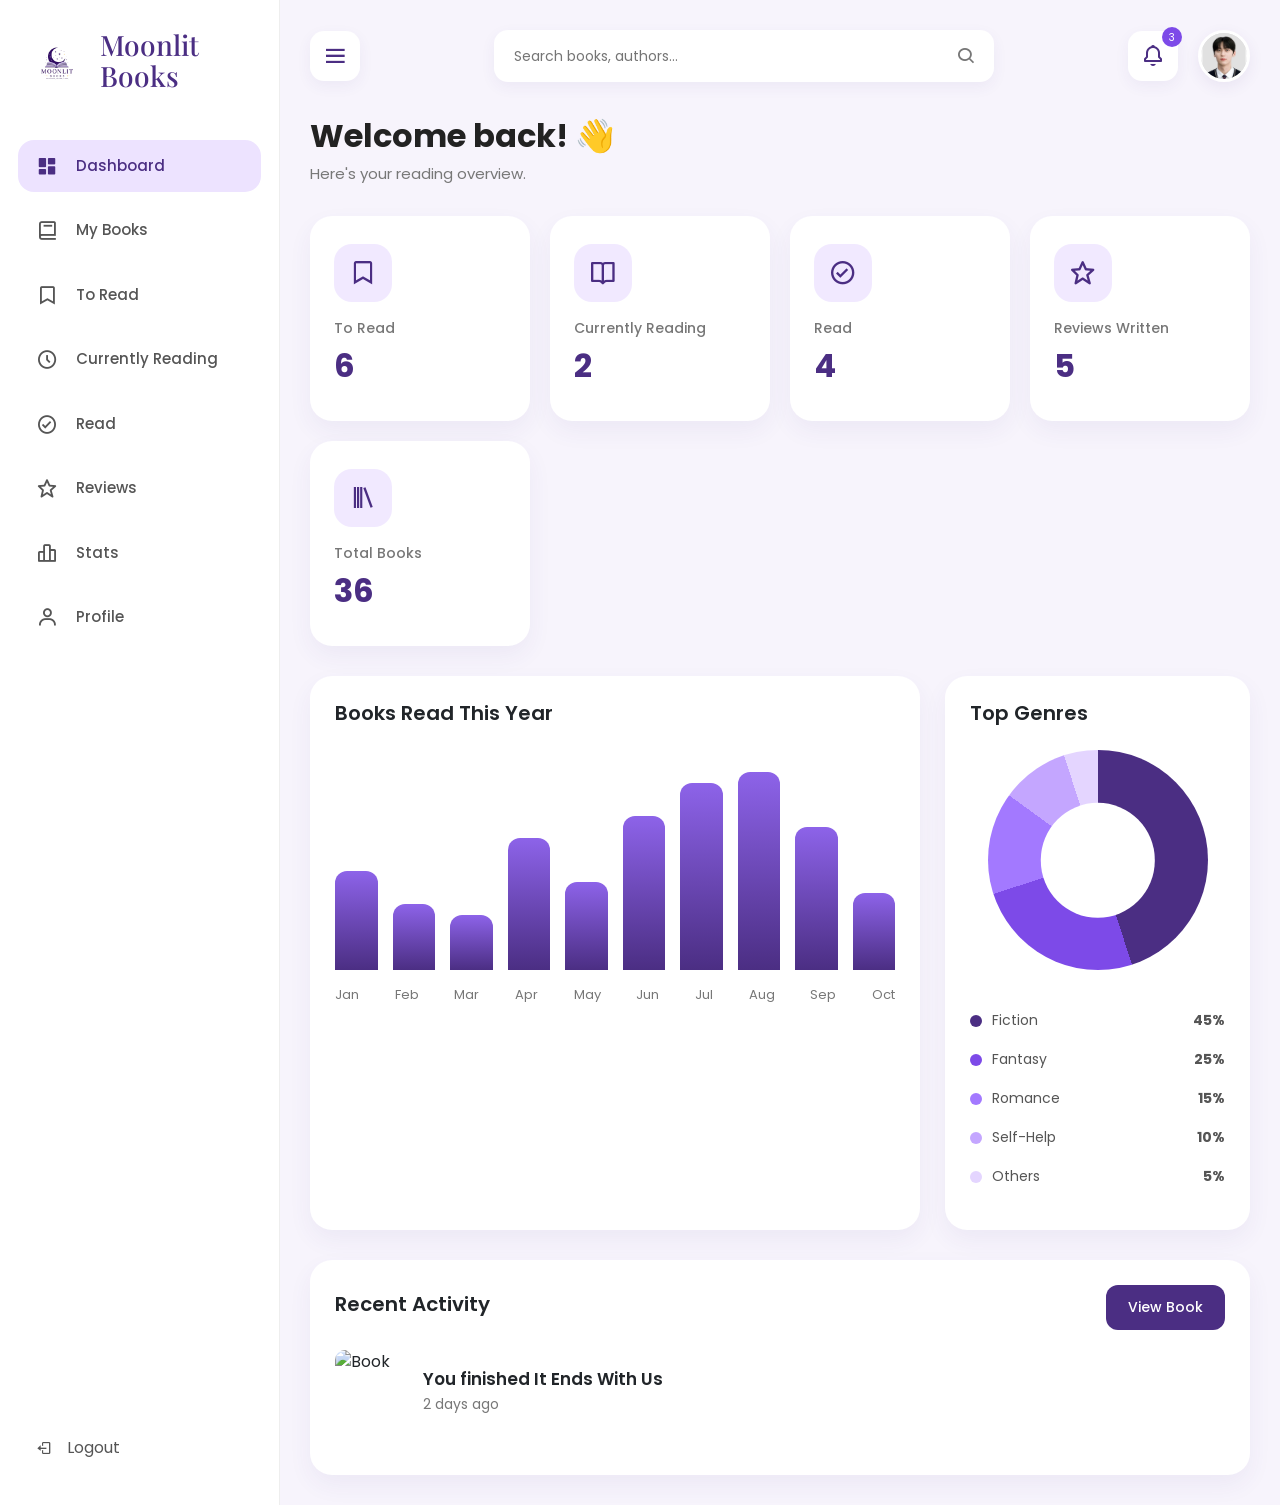
==== dashboard.html @ 54f7e18f "Add files via upload" ====
<!DOCTYPE html>
<html lang="en">
<head>

    <meta charset="UTF-8">

    <meta name="viewport"
          content="width=device-width, initial-scale=1.0">

    <title>Moonlit Books Dashboard</title>

    <!-- GOOGLE FONT -->
    <link rel="preconnect"
          href="https://fonts.googleapis.com">

    <link rel="preconnect"
          href="https://fonts.gstatic.com"
          crossorigin>

    <link href="https://fonts.googleapis.com/css2?family=Playfair+Display:wght@600;700&family=Poppins:wght@300;400;500;600&display=swap"
          rel="stylesheet">

    <!-- BOOTSTRAP -->
    <link href="https://cdn.jsdelivr.net/npm/bootstrap@5.3.8/dist/css/bootstrap.min.css"
          rel="stylesheet">

    <!-- BOXICONS -->
    <link href='https://unpkg.com/boxicons@2.1.4/css/boxicons.min.css'
          rel='stylesheet'>

    <!-- CSS -->
    <link rel="stylesheet"
          href="css/dashboard.css">

</head>

<body>

    <!-- DASHBOARD -->
    <div class="dashboard-container">

        <!-- SIDEBAR -->
        <div class="sidebar"
             id="sidebar">

            <!-- TOP -->
            <div>

                <!-- BRAND -->
                <div class="brand">

                    <img src="image/logo.png"
                         alt="Moonlit Books Logo"
                         class="logo">

                    <div class="brand-text">

                        <h2>
                            Moonlit <br>
                            Books
                        </h2>

                    </div>

                </div>

                <!-- MENU -->
                <ul class="menu-links">

                    <li class="active">

                        <a href="dashboard.html">

                            <i class='bx bxs-dashboard'></i>

                            <span>
                                Dashboard
                            </span>

                        </a>

                    </li>

                    <li>

                        <a href="mybooks.html">

                            <i class='bx bx-book'></i>

                            <span>
                                My Books
                            </span>

                        </a>

                    </li>

                    <li>

                        <a href="toread.html">

                            <i class='bx bx-bookmark'></i>

                            <span>
                                To Read
                            </span>

                        </a>

                    </li>

                    <li>

                        <a href="currentlyreading.html">

                            <i class='bx bx-time-five'></i>

                            <span>
                                Currently Reading
                            </span>

                        </a>

                    </li>

                    <li>

                        <a href="read.html">

                            <i class='bx bx-check-circle'></i>

                            <span>
                                Read
                            </span>

                        </a>

                    </li>

                    <li>

                        <a href="review.html">

                            <i class='bx bx-star'></i>

                            <span>
                                Reviews
                            </span>

                        </a>

                    </li>

                    <li>

                        <a href="stats.html">

                            <i class='bx bx-bar-chart-alt-2'></i>

                            <span>
                                Stats
                            </span>

                        </a>

                    </li>

                    <li>

                        <a href="profile.html">

                            <i class='bx bx-user'></i>

                            <span>
                                Profile
                            </span>

                        </a>

                    </li>

                </ul>

            </div>

            <!-- LOGOUT -->
            <div class="logout-btn">

                <a href="index.html">

                    <i class='bx bx-log-out'></i>

                    <span>
                        Logout
                    </span>

                </a>

            </div>

        </div>

        <!-- MAIN CONTENT -->
        <div class="main-content">

            <!-- TOPBAR -->
            <div class="topbar">

                <!-- MENU TOGGLE -->
                <div class="menu-toggle"
                     id="menuToggle">

                    <i class='bx bx-menu'></i>

                </div>

                <!-- SEARCH -->
                <div class="search-box">

                    <input type="text"
                           placeholder="Search books, authors...">

                    <i class='bx bx-search'></i>

                </div>

                <!-- RIGHT -->
                <div class="top-right">

                    <!-- NOTIFICATION -->
                    <a href="notification.html"
                       class="notification">

                        <i class='bx bx-bell'></i>

                        <span>
                            3
                        </span>

                    </a>

                    <!-- PROFILE -->
                    <div class="profile-box">

                        <img src="image/profilepicture.jpg"
                             alt="Profile"
                             class="profile-img">

                    </div>

                </div>

            </div>

            <!-- WELCOME -->
            <div class="welcome-section">

                <h1>
                    Welcome back! 👋
                </h1>

                <p>
                    Here's your reading overview.
                </p>

            </div>

            <!-- STATS -->
            <div class="stats-grid">

                <div class="stats-card">

                    <div class="stats-icon">

                        <i class='bx bx-bookmark'></i>

                    </div>

                    <h4>
                        To Read
                    </h4>

                    <h2>
                        6
                    </h2>

                </div>

                <div class="stats-card">

                    <div class="stats-icon">

                        <i class='bx bx-book-open'></i>

                    </div>

                    <h4>
                        Currently Reading
                    </h4>

                    <h2>
                        2
                    </h2>

                </div>

                <div class="stats-card">

                    <div class="stats-icon">

                        <i class='bx bx-check-circle'></i>

                    </div>

                    <h4>
                        Read
                    </h4>

                    <h2>
                        4
                    </h2>

                </div>

                <div class="stats-card">

                    <div class="stats-icon">

                        <i class='bx bx-star'></i>

                    </div>

                    <h4>
                        Reviews Written
                    </h4>

                    <h2>
                        5
                    </h2>

                </div>

                <div class="stats-card">

                    <div class="stats-icon">

                        <i class='bx bx-library'></i>

                    </div>

                    <h4>
                        Total Books
                    </h4>

                    <h2>
                        36
                    </h2>

                </div>

            </div>

            <!-- CHART WRAPPER -->
            <div class="chart-wrapper">

                <!-- BAR CHART -->
                <div class="chart-card">

                    <div class="chart-header">

                        <h3>
                            Books Read This Year
                        </h3>

                    </div>

                    <!-- BAR CHART -->
                    <div class="bar-chart">

                        <div class="bar"
                             style="height:45%;"></div>

                        <div class="bar"
                             style="height:30%;"></div>

                        <div class="bar"
                             style="height:25%;"></div>

                        <div class="bar"
                             style="height:60%;"></div>

                        <div class="bar"
                             style="height:40%;"></div>

                        <div class="bar"
                             style="height:70%;"></div>

                        <div class="bar"
                             style="height:85%;"></div>

                        <div class="bar"
                             style="height:90%;"></div>

                        <div class="bar"
                             style="height:65%;"></div>

                        <div class="bar"
                             style="height:35%;"></div>

                    </div>

                    <!-- MONTH -->
                    <div class="months">

                        <span>Jan</span>
                        <span>Feb</span>
                        <span>Mar</span>
                        <span>Apr</span>
                        <span>May</span>
                        <span>Jun</span>
                        <span>Jul</span>
                        <span>Aug</span>
                        <span>Sep</span>
                        <span>Oct</span>

                    </div>

                </div>

                <!-- DONUT CHART -->
                <div class="chart-card">

                    <div class="chart-header">

                        <h3>
                            Top Genres
                        </h3>

                    </div>

                    <!-- DONUT -->
                    <div class="donut-section">

                        <!-- CHART -->
                        <div class="donut-chart"></div>

                        <!-- LIST -->
                        <div class="genre-list">

                            <div class="genre-item">

                                <span class="left">

                                    <span class="dot fiction"></span>

                                    Fiction

                                </span>

                                <strong>
                                    45%
                                </strong>

                            </div>

                            <div class="genre-item">

                                <span class="left">

                                    <span class="dot fantasy"></span>

                                    Fantasy

                                </span>

                                <strong>
                                    25%
                                </strong>

                            </div>

                            <div class="genre-item">

                                <span class="left">

                                    <span class="dot romance"></span>

                                    Romance

                                </span>

                                <strong>
                                    15%
                                </strong>

                            </div>

                            <div class="genre-item">

                                <span class="left">

                                    <span class="dot selfhelp"></span>

                                    Self-Help

                                </span>

                                <strong>
                                    10%
                                </strong>

                            </div>

                            <div class="genre-item">

                                <span class="left">

                                    <span class="dot others"></span>

                                    Others

                                </span>

                                <strong>
                                    5%
                                </strong>

                            </div>

                        </div>

                    </div>

                </div>

            </div>

            <!-- RECENT -->
            <div class="recent-card">

                <div class="recent-header">

                    <h3>
                        Recent Activity
                    </h3>

                    <button>
                        View Book
                    </button>

                </div>

                <div class="recent-content">

                    <img src="https://covers.openlibrary.org/b/isbn/9781501110368-L.jpg"
                         alt="Book">

                    <div>

                        <h5>
                            You finished It Ends With Us
                        </h5>

                        <p>
                            2 days ago
                        </p>

                    </div>

                </div>

            </div>

        </div>

    </div>

    <!-- JAVASCRIPT -->
    <script>

        const menuToggle =
            document.getElementById("menuToggle");

        const sidebar =
            document.getElementById("sidebar");

        menuToggle.onclick = function(){

            sidebar.classList.toggle("close");

        };

    </script>

</body>
</html>
---- css/dashboard.css ----
*{
    margin:0;
    padding:0;
    box-sizing:border-box;
}

body{

    font-family:'Poppins',sans-serif;

    background:#f7f4fc;

    overflow-x:hidden;
}

/* DASHBOARD */

.dashboard-container{

    display:flex;

    min-height:100vh;
}

/* SIDEBAR */

.sidebar{

    width:280px;

    background:#ffffff;

    border-right:1px solid #eee;

    padding:30px 18px;

    display:flex;

    flex-direction:column;

    justify-content:space-between;

    transition:0.4s ease;
}

/* CLOSE SIDEBAR */

.sidebar.close{

    width:95px;
}

/* BRAND */

.brand{

    display:flex;

    align-items:center;

    gap:14px;

    margin-bottom:40px;

    padding-left:10px;
}

.logo{

    width:58px;

    height:58px;

    object-fit:contain;

    flex-shrink:0;
}

/* SMALL LOGO */

.sidebar.close .logo{

    width:50px;
    height:50px;
}

/* BRAND TEXT */

.brand-text{

    transition:0.3s;
}

.brand-text h2{

    font-family:'Playfair Display',serif;

    color:#4B2E83;

    font-size:28px;

    line-height:1.1;
}

/* HIDE TEXT */

.sidebar.close .brand-text{

    opacity:0;

    visibility:hidden;

    width:0;
}

/* MENU */

.menu-links{

    list-style:none;

    padding:0;
}

.menu-links li{

    margin-bottom:12px;
}

.menu-links li a{

    display:flex;

    align-items:center;

    gap:15px;

    text-decoration:none;

    color:#555;

    font-size:15px;

    font-weight:500;

    padding:15px 18px;

    border-radius:16px;

    transition:0.3s;
}

.menu-links li a i{

    font-size:22px;

    min-width:25px;
}

.menu-links li a:hover{

    background:#f3ecff;

    color:#4B2E83;
}

.menu-links li.active a{

    background:#ede3ff;

    color:#4B2E83;
}

/* HIDE TEXT */

.sidebar.close .menu-links li a span{

    display:none;
}

.sidebar.close .menu-links li a{

    justify-content:center;
}

/* LOGOUT */

.logout-btn a{

    display:flex;

    align-items:center;

    gap:15px;

    text-decoration:none;

    color:#555;

    padding:15px 18px;

    border-radius:16px;

    transition:0.3s;
}

.logout-btn a:hover{

    background:#f3ecff;

    color:#4B2E83;
}

.sidebar.close .logout-btn a{

    justify-content:center;
}

.sidebar.close .logout-btn a span{

    display:none;
}

/* MAIN */

.main-content{

    flex:1;

    padding:30px;
}

/* TOPBAR */

.topbar{

    display:flex;

    justify-content:space-between;

    align-items:center;

    gap:20px;

    margin-bottom:35px;
}

/* MENU BUTTON */

.menu-toggle{

    width:50px;
    height:50px;

    background:#ffffff;

    border-radius:14px;

    display:flex;

    justify-content:center;
    align-items:center;

    cursor:pointer;

    box-shadow:
        0 5px 15px rgba(75,46,131,0.06);
}

.menu-toggle i{

    font-size:28px;

    color:#4B2E83;
}

/* SEARCH */

.search-box{

    flex:1;

    max-width:500px;

    position:relative;
}

.search-box input{

    width:100%;

    height:52px;

    border:none;

    outline:none;

    background:#ffffff;

    border-radius:14px;

    padding:0 50px 0 20px;

    font-size:14px;

    box-shadow:
        0 5px 15px rgba(75,46,131,0.06);
}

.search-box i{

    position:absolute;

    top:50%;
    right:18px;

    transform:translateY(-50%);

    color:#777;

    font-size:20px;
}

/* RIGHT */

.top-right{

    display:flex;

    align-items:center;

    gap:20px;
}

/* NOTIFICATION */

.notification{

    width:50px;
    height:50px;

    background:#ffffff;

    border-radius:14px;

    display:flex;

    justify-content:center;
    align-items:center;

    position:relative;

    text-decoration:none;

    box-shadow:
        0 5px 15px rgba(75,46,131,0.06);
}

.notification i{

    font-size:24px;

    color:#4B2E83;
}

.notification span{

    position:absolute;

    top:-4px;
    right:-4px;

    width:20px;
    height:20px;

    background:#7d4ae8;

    border-radius:50%;

    color:#fff;

    font-size:10px;

    display:flex;

    justify-content:center;
    align-items:center;
}

/* PROFILE */

.profile-box{

    width:52px;
    height:52px;

    border-radius:50%;

    overflow:hidden;

    background:#ddd;

    border:3px solid #ffffff;

    box-shadow:
        0 5px 15px rgba(75,46,131,0.08);
}

/* AUTO RESIZE IMAGE */

.profile-img{

    width:100%;

    height:100%;

    object-fit:cover;
}

/* WELCOME */

.welcome-section{

    margin-bottom:30px;
}

.welcome-section h1{

    font-size:32px;

    font-weight:700;

    color:#222;

    margin-bottom:8px;
}

.welcome-section p{

    color:#777;

    font-size:15px;
}

/* STATS */

.stats-grid{

    display:grid;

    grid-template-columns:
        repeat(auto-fit,minmax(180px,1fr));

    gap:20px;

    margin-bottom:30px;
}

.stats-card{

    background:#ffffff;

    border-radius:22px;

    padding:28px 24px;

    box-shadow:
        0 10px 25px rgba(75,46,131,0.06);

    transition:0.3s;
}

.stats-card:hover{

    transform:translateY(-5px);
}

.stats-icon{

    width:58px;
    height:58px;

    background:#f1e9ff;

    border-radius:18px;

    display:flex;

    justify-content:center;
    align-items:center;

    margin-bottom:18px;
}

.stats-icon i{

    font-size:28px;

    color:#4B2E83;
}

.stats-card h4{

    font-size:14px;

    color:#777;

    margin-bottom:10px;
}

.stats-card h2{

    font-size:32px;

    color:#4B2E83;

    font-weight:700;
}

/* CHART */

.chart-wrapper{

    display:grid;

    grid-template-columns:2fr 1fr;

    gap:25px;

    margin-bottom:30px;
}

.chart-card{

    background:#ffffff;

    border-radius:22px;

    padding:25px;

    box-shadow:
        0 10px 25px rgba(75,46,131,0.06);
}

.chart-header{

    margin-bottom:25px;
}

.chart-header h3{

    font-size:20px;

    font-weight:600;
}

/* BAR */

.bar-chart{

    height:220px;

    display:flex;

    align-items:flex-end;

    gap:15px;

    margin-bottom:15px;
}

.bar{

    flex:1;

    border-radius:12px 12px 0 0;

    background:
        linear-gradient(
            180deg,
            #8d63e9 0%,
            #4B2E83 100%
        );
}

.months{

    display:flex;

    justify-content:space-between;

    font-size:13px;

    color:#777;
}

/* DONUT SECTION */

.donut-section{

    display:flex;

    align-items:center;

    justify-content:center;

    gap:40px;

    flex-wrap:wrap;
}

/* DONUT CHART */

.donut-chart{

    width:220px;

    aspect-ratio:1/1;

    border-radius:50%;

    flex-shrink:0;

    background:
        conic-gradient(
            #4B2E83 0% 45%,
            #7d4ae8 45% 70%,
            #a379ff 70% 85%,
            #c4a6ff 85% 95%,
            #e4d5ff 95% 100%
        );

    position:relative;
}

/* INNER */

.donut-chart::before{

    content:"";

    position:absolute;

    width:52%;
    height:52%;

    background:#fff;

    border-radius:50%;

    top:50%;
    left:50%;

    transform:translate(-50%,-50%);
}

/* LIST */

.genre-list{

    min-width:220px;

    flex:1;
}

/* ITEM */

.genre-item{

    display:flex;

    justify-content:space-between;

    align-items:center;

    margin-bottom:18px;

    font-size:14px;

    color:#555;
}

/* LEFT */

.left{

    display:flex;

    align-items:center;

    gap:10px;
}

/* DOT */

.dot{

    width:12px;
    height:12px;

    border-radius:50%;

    flex-shrink:0;
}

.fiction{
    background:#4B2E83;
}

.fantasy{
    background:#7d4ae8;
}

.romance{
    background:#a379ff;
}

.selfhelp{
    background:#c4a6ff;
}

.others{
    background:#e4d5ff;
}

/* RECENT */

.recent-card{

    background:#ffffff;

    border-radius:22px;

    padding:25px;

    box-shadow:
        0 10px 25px rgba(75,46,131,0.06);
}

.recent-header{

    display:flex;

    justify-content:space-between;

    align-items:center;

    margin-bottom:20px;
}

.recent-header h3{

    font-size:20px;

    font-weight:600;
}

.recent-header button{

    border:none;

    background:#4B2E83;

    color:#fff;

    padding:12px 22px;

    border-radius:12px;

    font-size:14px;

    font-weight:500;

    transition:0.3s;
}

.recent-header button:hover{

    background:#5c3aa0;
}

.recent-content{

    display:flex;

    align-items:center;

    gap:18px;
}

.recent-content img{

    width:70px;

    height:100px;

    object-fit:cover;

    border-radius:10px;
}

.recent-content h5{

    font-size:17px;

    font-weight:600;

    margin-bottom:5px;
}

.recent-content p{

    font-size:14px;

    color:#777;
}

/* RESPONSIVE */

@media(max-width:1200px){

    .chart-wrapper{

        grid-template-columns:1fr;
    }
}

@media(max-width:768px){

    .topbar{

        flex-wrap:wrap;
    }

    .search-box{

        max-width:100%;
    }

    .stats-grid{

        grid-template-columns:1fr 1fr;
    }

    /* DONUT MOBILE */

    .donut-section{

        flex-direction:column;

        align-items:center;
    }

    .genre-list{

        width:100%;
    }

    .donut-chart{

        width:190px;
    }
}

@media(max-width:576px){

    .main-content{

        padding:20px;
    }

    .stats-grid{

        grid-template-columns:1fr;
    }

    .welcome-section h1{

        font-size:24px;
    }

    .search-box input{

        font-size:13px;
    }
}
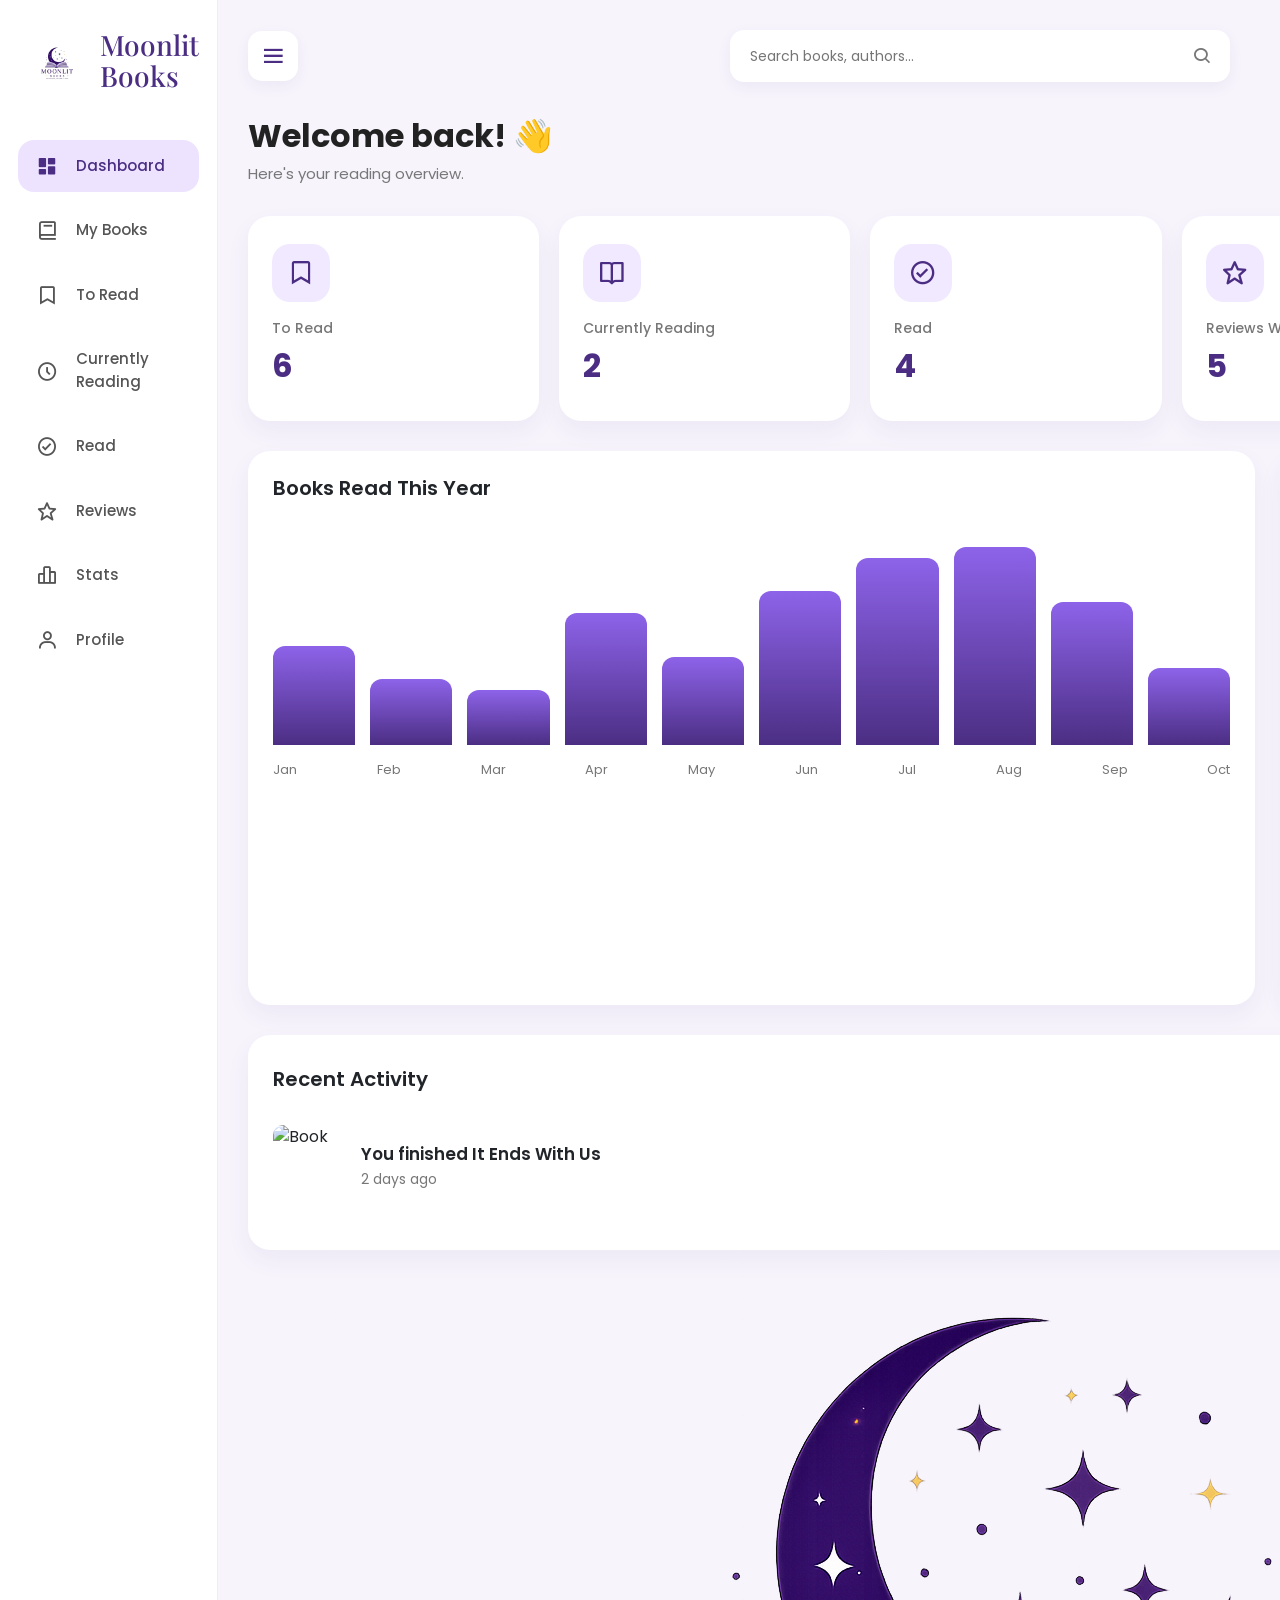
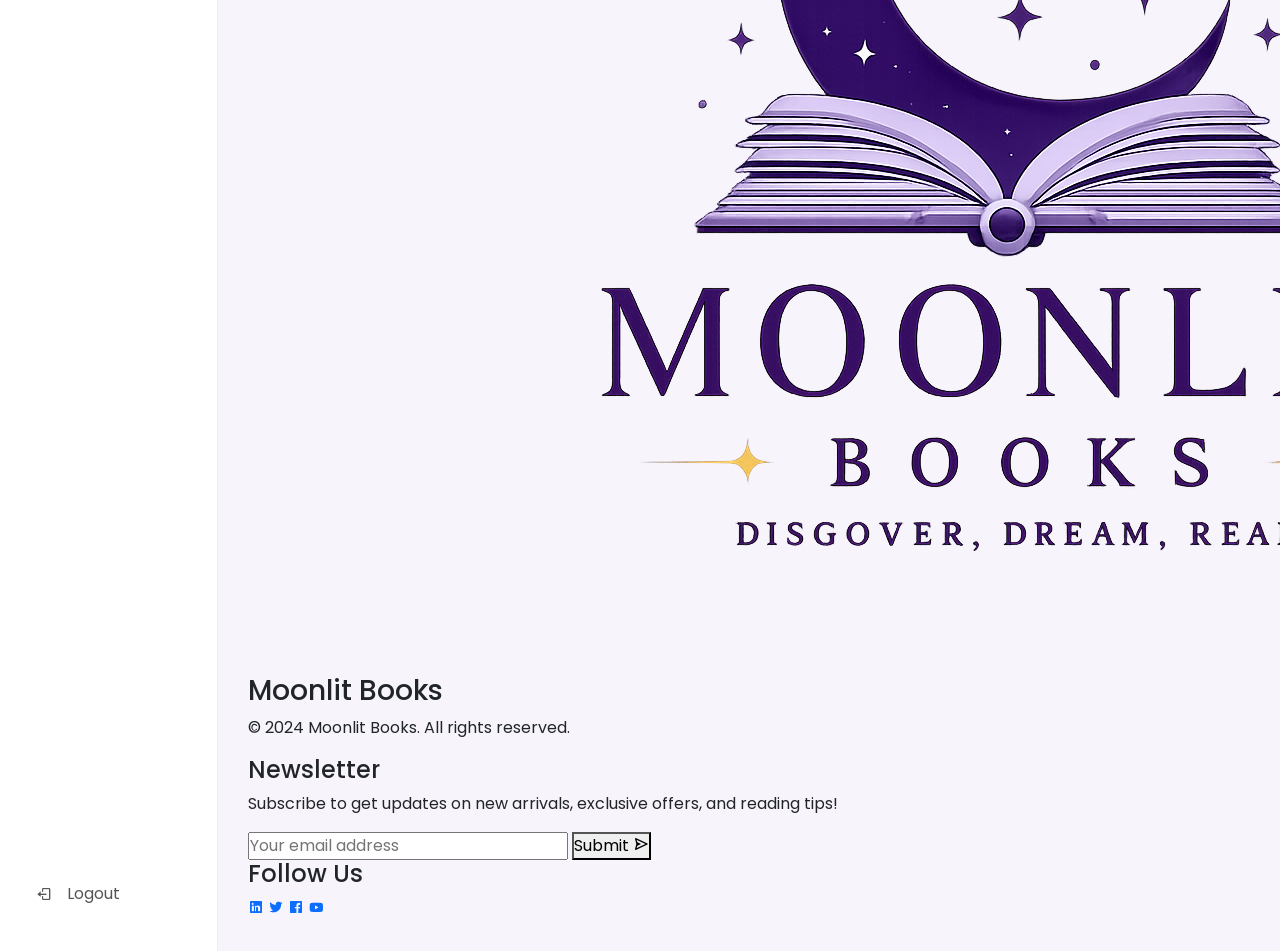
==== commit 7dee1ebb: "Update dashboard.html" ====
--- a/dashboard.html
+++ b/dashboard.html
@@ -1,596 +1,179 @@
 <!DOCTYPE html>
 <html lang="en">
 <head>
-
     <meta charset="UTF-8">
-
-    <meta name="viewport"
-          content="width=device-width, initial-scale=1.0">
-
+    <meta name="viewport" content="width=device-width, initial-scale=1.0">
     <title>Moonlit Books Dashboard</title>
 
-    <!-- GOOGLE FONT -->
-    <link rel="preconnect"
-          href="https://fonts.googleapis.com">
+    <!-- Google Fonts -->
+    <link rel="preconnect" href="https://fonts.googleapis.com">
+    <link rel="preconnect" href="https://fonts.gstatic.com" crossorigin>
+    <link href="https://fonts.googleapis.com/css2?family=Playfair+Display:wght@600;700&family=Poppins:wght@300;400;500;600&display=swap" rel="stylesheet">
 
-    <link rel="preconnect"
-          href="https://fonts.gstatic.com"
-          crossorigin>
+    <!-- Bootstrap (grid utilities only, minimal impact) -->
+    <link href="https://cdn.jsdelivr.net/npm/bootstrap@5.3.8/dist/css/bootstrap.min.css" rel="stylesheet">
 
-    <link href="https://fonts.googleapis.com/css2?family=Playfair+Display:wght@600;700&family=Poppins:wght@300;400;500;600&display=swap"
-          rel="stylesheet">
+    <!-- Boxicons -->
+    <link href='https://unpkg.com/boxicons@2.1.4/css/boxicons.min.css' rel='stylesheet'>
 
-    <!-- BOOTSTRAP -->
-    <link href="https://cdn.jsdelivr.net/npm/bootstrap@5.3.8/dist/css/bootstrap.min.css"
-          rel="stylesheet">
-
-    <!-- BOXICONS -->
-    <link href='https://unpkg.com/boxicons@2.1.4/css/boxicons.min.css'
-          rel='stylesheet'>
-
-    <!-- CSS -->
-    <link rel="stylesheet"
-          href="css/dashboard.css">
-
+    <!-- External CSS -->
+    <link rel="stylesheet" href="css/dashboard.css">
 </head>
-
 <body>
 
-    <!-- DASHBOARD -->
-    <div class="dashboard-container">
+<div class="dashboard-container">
 
-        <!-- SIDEBAR -->
-        <div class="sidebar"
-             id="sidebar">
-
-            <!-- TOP -->
-            <div>
-
-                <!-- BRAND -->
-                <div class="brand">
-
-                    <img src="image/logo.png"
-                         alt="Moonlit Books Logo"
-                         class="logo">
-
-                    <div class="brand-text">
-
-                        <h2>
-                            Moonlit <br>
-                            Books
-                        </h2>
-
-                    </div>
-
+    <!-- SIDEBAR -->
+    <div class="sidebar" id="sidebar">
+        <div>
+            <!-- BRAND -->
+            <div class="brand">
+                <img src="image/logo.png" alt="Moonlit Books Logo" class="logo" onerror="this.src='https://placehold.co/58x58/4B2E83/white?text=MB'">
+                <div class="brand-text">
+                    <h2>Moonlit <br>Books</h2>
                 </div>
-
-                <!-- MENU -->
-                <ul class="menu-links">
-
-                    <li class="active">
-
-                        <a href="dashboard.html">
-
-                            <i class='bx bxs-dashboard'></i>
-
-                            <span>
-                                Dashboard
-                            </span>
-
-                        </a>
-
-                    </li>
-
-                    <li>
-
-                        <a href="mybooks.html">
-
-                            <i class='bx bx-book'></i>
-
-                            <span>
-                                My Books
-                            </span>
-
-                        </a>
-
-                    </li>
-
-                    <li>
-
-                        <a href="toread.html">
-
-                            <i class='bx bx-bookmark'></i>
-
-                            <span>
-                                To Read
-                            </span>
-
-                        </a>
-
-                    </li>
-
-                    <li>
-
-                        <a href="currentlyreading.html">
-
-                            <i class='bx bx-time-five'></i>
-
-                            <span>
-                                Currently Reading
-                            </span>
-
-                        </a>
-
-                    </li>
-
-                    <li>
-
-                        <a href="read.html">
-
-                            <i class='bx bx-check-circle'></i>
-
-                            <span>
-                                Read
-                            </span>
-
-                        </a>
-
-                    </li>
-
-                    <li>
-
-                        <a href="review.html">
-
-                            <i class='bx bx-star'></i>
-
-                            <span>
-                                Reviews
-                            </span>
-
-                        </a>
-
-                    </li>
-
-                    <li>
-
-                        <a href="stats.html">
-
-                            <i class='bx bx-bar-chart-alt-2'></i>
-
-                            <span>
-                                Stats
-                            </span>
-
-                        </a>
-
-                    </li>
-
-                    <li>
-
-                        <a href="profile.html">
-
-                            <i class='bx bx-user'></i>
-
-                            <span>
-                                Profile
-                            </span>
-
-                        </a>
-
-                    </li>
-
-                </ul>
-
             </div>
 
-            <!-- LOGOUT -->
-            <div class="logout-btn">
+            <!-- MENU -->
+            <ul class="menu-links">
+                <li class="active"><a href="dashboard.html"><i class='bx bxs-dashboard'></i><span>Dashboard</span></a></li>
+                <li><a href="mybooks.html"><i class='bx bx-book'></i><span>My Books</span></a></li>
+                <li><a href="toread.html"><i class='bx bx-bookmark'></i><span>To Read</span></a></li>
+                <li><a href="currentlyreading.html"><i class='bx bx-time-five'></i><span>Currently Reading</span></a></li>
+                <li><a href="read.html"><i class='bx bx-check-circle'></i><span>Read</span></a></li>
+                <li><a href="review.html"><i class='bx bx-star'></i><span>Reviews</span></a></li>
+                <li><a href="stats.html"><i class='bx bx-bar-chart-alt-2'></i><span>Stats</span></a></li>
+                <li><a href="profile.html"><i class='bx bx-user'></i><span>Profile</span></a></li>
+            </ul>
+        </div>
 
-                <a href="index.html">
+        <!-- LOGOUT -->
+        <div class="logout-btn">
+            <a href="index.html"><i class='bx bx-log-out'></i><span>Logout</span></a>
+        </div>
+    </div>
 
-                    <i class='bx bx-log-out'></i>
+    <!-- MAIN CONTENT -->
+    <div class="main-content">
 
-                    <span>
-                        Logout
-                    </span>
+        <!-- TOPBAR -->
+        <div class="topbar">
+            <div class="menu-toggle" id="menuToggle"><i class='bx bx-menu'></i></div>
+            <div class="search-box">
+                <input type="text" placeholder="Search books, authors...">
+                <i class='bx bx-search'></i>
+            </div>
+            <div class="top-right">
+                <a href="notification.html" class="notification"><i class='bx bx-bell'></i><span>3</span></a>
+                <div class="profile-box">
+                    <img src="image/profilepicture.jpg" alt="Profile" class="profile-img" onerror="this.src='https://randomuser.me/api/portraits/women/68.jpg'">
+                </div>
+            </div>
+        </div>
 
-                </a>
+        <!-- WELCOME -->
+        <div class="welcome-section">
+            <h1>Welcome back! 👋</h1>
+            <p>Here's your reading overview.</p>
+        </div>
 
+        <!-- STATS CARDS -->
+        <div class="stats-grid">
+            <div class="stats-card"><div class="stats-icon"><i class='bx bx-bookmark'></i></div><h4>To Read</h4><h2>6</h2></div>
+            <div class="stats-card"><div class="stats-icon"><i class='bx bx-book-open'></i></div><h4>Currently Reading</h4><h2>2</h2></div>
+            <div class="stats-card"><div class="stats-icon"><i class='bx bx-check-circle'></i></div><h4>Read</h4><h2>4</h2></div>
+            <div class="stats-card"><div class="stats-icon"><i class='bx bx-star'></i></div><h4>Reviews Written</h4><h2>5</h2></div>
+            <div class="stats-card"><div class="stats-icon"><i class='bx bx-library'></i></div><h4>Total Books</h4><h2>36</h2></div>
+        </div>
+
+        <!-- CHARTS -->
+        <div class="chart-wrapper">
+            <!-- BAR CHART -->
+            <div class="chart-card">
+                <div class="chart-header"><h3>Books Read This Year</h3></div>
+                <div class="bar-chart">
+                    <div class="bar" style="height:45%;"></div>
+                    <div class="bar" style="height:30%;"></div>
+                    <div class="bar" style="height:25%;"></div>
+                    <div class="bar" style="height:60%;"></div>
+                    <div class="bar" style="height:40%;"></div>
+                    <div class="bar" style="height:70%;"></div>
+                    <div class="bar" style="height:85%;"></div>
+                    <div class="bar" style="height:90%;"></div>
+                    <div class="bar" style="height:65%;"></div>
+                    <div class="bar" style="height:35%;"></div>
+                </div>
+                <div class="months">
+                    <span>Jan</span><span>Feb</span><span>Mar</span><span>Apr</span>
+                    <span>May</span><span>Jun</span><span>Jul</span><span>Aug</span>
+                    <span>Sep</span><span>Oct</span>
+                </div>
             </div>
 
+            <!-- DONUT CHART -->
+            <div class="chart-card">
+                <div class="chart-header"><h3>Top Genres</h3></div>
+                <div class="donut-section">
+                    <div class="donut-chart"></div>
+                    <div class="genre-list">
+                        <div class="genre-item"><span class="left"><span class="dot fiction"></span>Fiction</span><strong>45%</strong></div>
+                        <div class="genre-item"><span class="left"><span class="dot fantasy"></span>Fantasy</span><strong>25%</strong></div>
+                        <div class="genre-item"><span class="left"><span class="dot romance"></span>Romance</span><strong>15%</strong></div>
+                        <div class="genre-item"><span class="left"><span class="dot selfhelp"></span>Self-Help</span><strong>10%</strong></div>
+                        <div class="genre-item"><span class="left"><span class="dot others"></span>Others</span><strong>5%</strong></div>
+                    </div>
+                </div>
+            </div>
         </div>
 
-        <!-- MAIN CONTENT -->
-        <div class="main-content">
-
-            <!-- TOPBAR -->
-            <div class="topbar">
-
-                <!-- MENU TOGGLE -->
-                <div class="menu-toggle"
-                     id="menuToggle">
-
-                    <i class='bx bx-menu'></i>
-
-                </div>
-
-                <!-- SEARCH -->
-                <div class="search-box">
-
-                    <input type="text"
-                           placeholder="Search books, authors...">
-
-                    <i class='bx bx-search'></i>
-
-                </div>
-
-                <!-- RIGHT -->
-                <div class="top-right">
-
-                    <!-- NOTIFICATION -->
-                    <a href="notification.html"
-                       class="notification">
-
-                        <i class='bx bx-bell'></i>
-
-                        <span>
-                            3
-                        </span>
-
-                    </a>
-
-                    <!-- PROFILE -->
-                    <div class="profile-box">
-
-                        <img src="image/profilepicture.jpg"
-                             alt="Profile"
-                             class="profile-img">
-
-                    </div>
-
-                </div>
-
+        <!-- RECENT ACTIVITY -->
+        <div class="recent-card">
+            <div class="recent-header"><h3>Recent Activity</h3><button>View Book</button></div>
+            <div class="recent-content">
+                <img src="https://covers.openlibrary.org/b/isbn/9781501110368-L.jpg" alt="Book">
+                <div><h5>You finished It Ends With Us</h5><p>2 days ago</p></div>
             </div>
-
-            <!-- WELCOME -->
-            <div class="welcome-section">
-
-                <h1>
-                    Welcome back! 👋
-                </h1>
-
-                <p>
-                    Here's your reading overview.
-                </p>
-
-            </div>
-
-            <!-- STATS -->
-            <div class="stats-grid">
-
-                <div class="stats-card">
-
-                    <div class="stats-icon">
-
-                        <i class='bx bx-bookmark'></i>
-
-                    </div>
-
-                    <h4>
-                        To Read
-                    </h4>
-
-                    <h2>
-                        6
-                    </h2>
-
-                </div>
-
-                <div class="stats-card">
-
-                    <div class="stats-icon">
-
-                        <i class='bx bx-book-open'></i>
-
-                    </div>
-
-                    <h4>
-                        Currently Reading
-                    </h4>
-
-                    <h2>
-                        2
-                    </h2>
-
-                </div>
-
-                <div class="stats-card">
-
-                    <div class="stats-icon">
-
-                        <i class='bx bx-check-circle'></i>
-
-                    </div>
-
-                    <h4>
-                        Read
-                    </h4>
-
-                    <h2>
-                        4
-                    </h2>
-
-                </div>
-
-                <div class="stats-card">
-
-                    <div class="stats-icon">
-
-                        <i class='bx bx-star'></i>
-
-                    </div>
-
-                    <h4>
-                        Reviews Written
-                    </h4>
-
-                    <h2>
-                        5
-                    </h2>
-
-                </div>
-
-                <div class="stats-card">
-
-                    <div class="stats-icon">
-
-                        <i class='bx bx-library'></i>
-
-                    </div>
-
-                    <h4>
-                        Total Books
-                    </h4>
-
-                    <h2>
-                        36
-                    </h2>
-
-                </div>
-
-            </div>
-
-            <!-- CHART WRAPPER -->
-            <div class="chart-wrapper">
-
-                <!-- BAR CHART -->
-                <div class="chart-card">
-
-                    <div class="chart-header">
-
-                        <h3>
-                            Books Read This Year
-                        </h3>
-
-                    </div>
-
-                    <!-- BAR CHART -->
-                    <div class="bar-chart">
-
-                        <div class="bar"
-                             style="height:45%;"></div>
-
-                        <div class="bar"
-                             style="height:30%;"></div>
-
-                        <div class="bar"
-                             style="height:25%;"></div>
-
-                        <div class="bar"
-                             style="height:60%;"></div>
-
-                        <div class="bar"
-                             style="height:40%;"></div>
-
-                        <div class="bar"
-                             style="height:70%;"></div>
-
-                        <div class="bar"
-                             style="height:85%;"></div>
-
-                        <div class="bar"
-                             style="height:90%;"></div>
-
-                        <div class="bar"
-                             style="height:65%;"></div>
-
-                        <div class="bar"
-                             style="height:35%;"></div>
-
-                    </div>
-
-                    <!-- MONTH -->
-                    <div class="months">
-
-                        <span>Jan</span>
-                        <span>Feb</span>
-                        <span>Mar</span>
-                        <span>Apr</span>
-                        <span>May</span>
-                        <span>Jun</span>
-                        <span>Jul</span>
-                        <span>Aug</span>
-                        <span>Sep</span>
-                        <span>Oct</span>
-
-                    </div>
-
-                </div>
-
-                <!-- DONUT CHART -->
-                <div class="chart-card">
-
-                    <div class="chart-header">
-
-                        <h3>
-                            Top Genres
-                        </h3>
-
-                    </div>
-
-                    <!-- DONUT -->
-                    <div class="donut-section">
-
-                        <!-- CHART -->
-                        <div class="donut-chart"></div>
-
-                        <!-- LIST -->
-                        <div class="genre-list">
-
-                            <div class="genre-item">
-
-                                <span class="left">
-
-                                    <span class="dot fiction"></span>
-
-                                    Fiction
-
-                                </span>
-
-                                <strong>
-                                    45%
-                                </strong>
-
-                            </div>
-
-                            <div class="genre-item">
-
-                                <span class="left">
-
-                                    <span class="dot fantasy"></span>
-
-                                    Fantasy
-
-                                </span>
-
-                                <strong>
-                                    25%
-                                </strong>
-
-                            </div>
-
-                            <div class="genre-item">
-
-                                <span class="left">
-
-                                    <span class="dot romance"></span>
-
-                                    Romance
-
-                                </span>
-
-                                <strong>
-                                    15%
-                                </strong>
-
-                            </div>
-
-                            <div class="genre-item">
-
-                                <span class="left">
-
-                                    <span class="dot selfhelp"></span>
-
-                                    Self-Help
-
-                                </span>
-
-                                <strong>
-                                    10%
-                                </strong>
-
-                            </div>
-
-                            <div class="genre-item">
-
-                                <span class="left">
-
-                                    <span class="dot others"></span>
-
-                                    Others
-
-                                </span>
-
-                                <strong>
-                                    5%
-                                </strong>
-
-                            </div>
-
-                        </div>
-
-                    </div>
-
-                </div>
-
-            </div>
-
-            <!-- RECENT -->
-            <div class="recent-card">
-
-                <div class="recent-header">
-
-                    <h3>
-                        Recent Activity
-                    </h3>
-
-                    <button>
-                        View Book
-                    </button>
-
-                </div>
-
-                <div class="recent-content">
-
-                    <img src="https://covers.openlibrary.org/b/isbn/9781501110368-L.jpg"
-                         alt="Book">
-
-                    <div>
-
-                        <h5>
-                            You finished It Ends With Us
-                        </h5>
-
-                        <p>
-                            2 days ago
-                        </p>
-
-                    </div>
-
-                </div>
-
-            </div>
-
         </div>
 
+        <!-- FOOTER (added as per image) -->
+        <footer class="dashboard-footer">
+            <div class="footer-inner">
+                <div class="footer-brand-area">
+                    <div class="footer-logo-wrap">
+                        <img src="image/logo.png" alt="Moonlit Books" class="footer-logo" onerror="this.src='https://placehold.co/52x52/4B2E83/white?text=MB'">
+                        <div class="footer-brand-text"><h3>Moonlit Books</h3></div>
+                    </div>
+                    <div class="footer-copyright"><p>© 2024 Moonlit Books. All rights reserved.</p></div>
+                </div>
+                <div class="footer-newsletter">
+                    <h4>Newsletter</h4>
+                    <p>Subscribe to get updates on new arrivals, exclusive offers, and reading tips!</p>
+                    <div class="newsletter-form">
+                        <input type="email" placeholder="Your email address">
+                        <button type="button">Submit <i class='bx bx-send'></i></button>
+                    </div>
+                </div>
+                <div class="footer-social">
+                    <h4>Follow Us</h4>
+                    <div class="social-icons">
+                        <a href="#" aria-label="LinkedIn"><i class='bx bxl-linkedin-square'></i></a>
+                        <a href="#" aria-label="Twitter"><i class='bx bxl-twitter'></i></a>
+                        <a href="#" aria-label="Facebook"><i class='bx bxl-facebook-square'></i></a>
+                        <a href="#" aria-label="YouTube"><i class='bx bxl-youtube'></i></a>
+                    </div>
+                </div>
+            </div>
+        </footer>
+
     </div>
+</div>
 
-    <!-- JAVASCRIPT -->
-    <script>
-
-        const menuToggle =
-            document.getElementById("menuToggle");
-
-        const sidebar =
-            document.getElementById("sidebar");
-
-        menuToggle.onclick = function(){
-
-            sidebar.classList.toggle("close");
-
-        };
-
-    </script>
-
+<script>
+    const menuToggle = document.getElementById("menuToggle");
+    const sidebar = document.getElementById("sidebar");
+    menuToggle.onclick = function() {
+        sidebar.classList.toggle("close");
+    };
+</script>
 </body>
-</html>+</html>
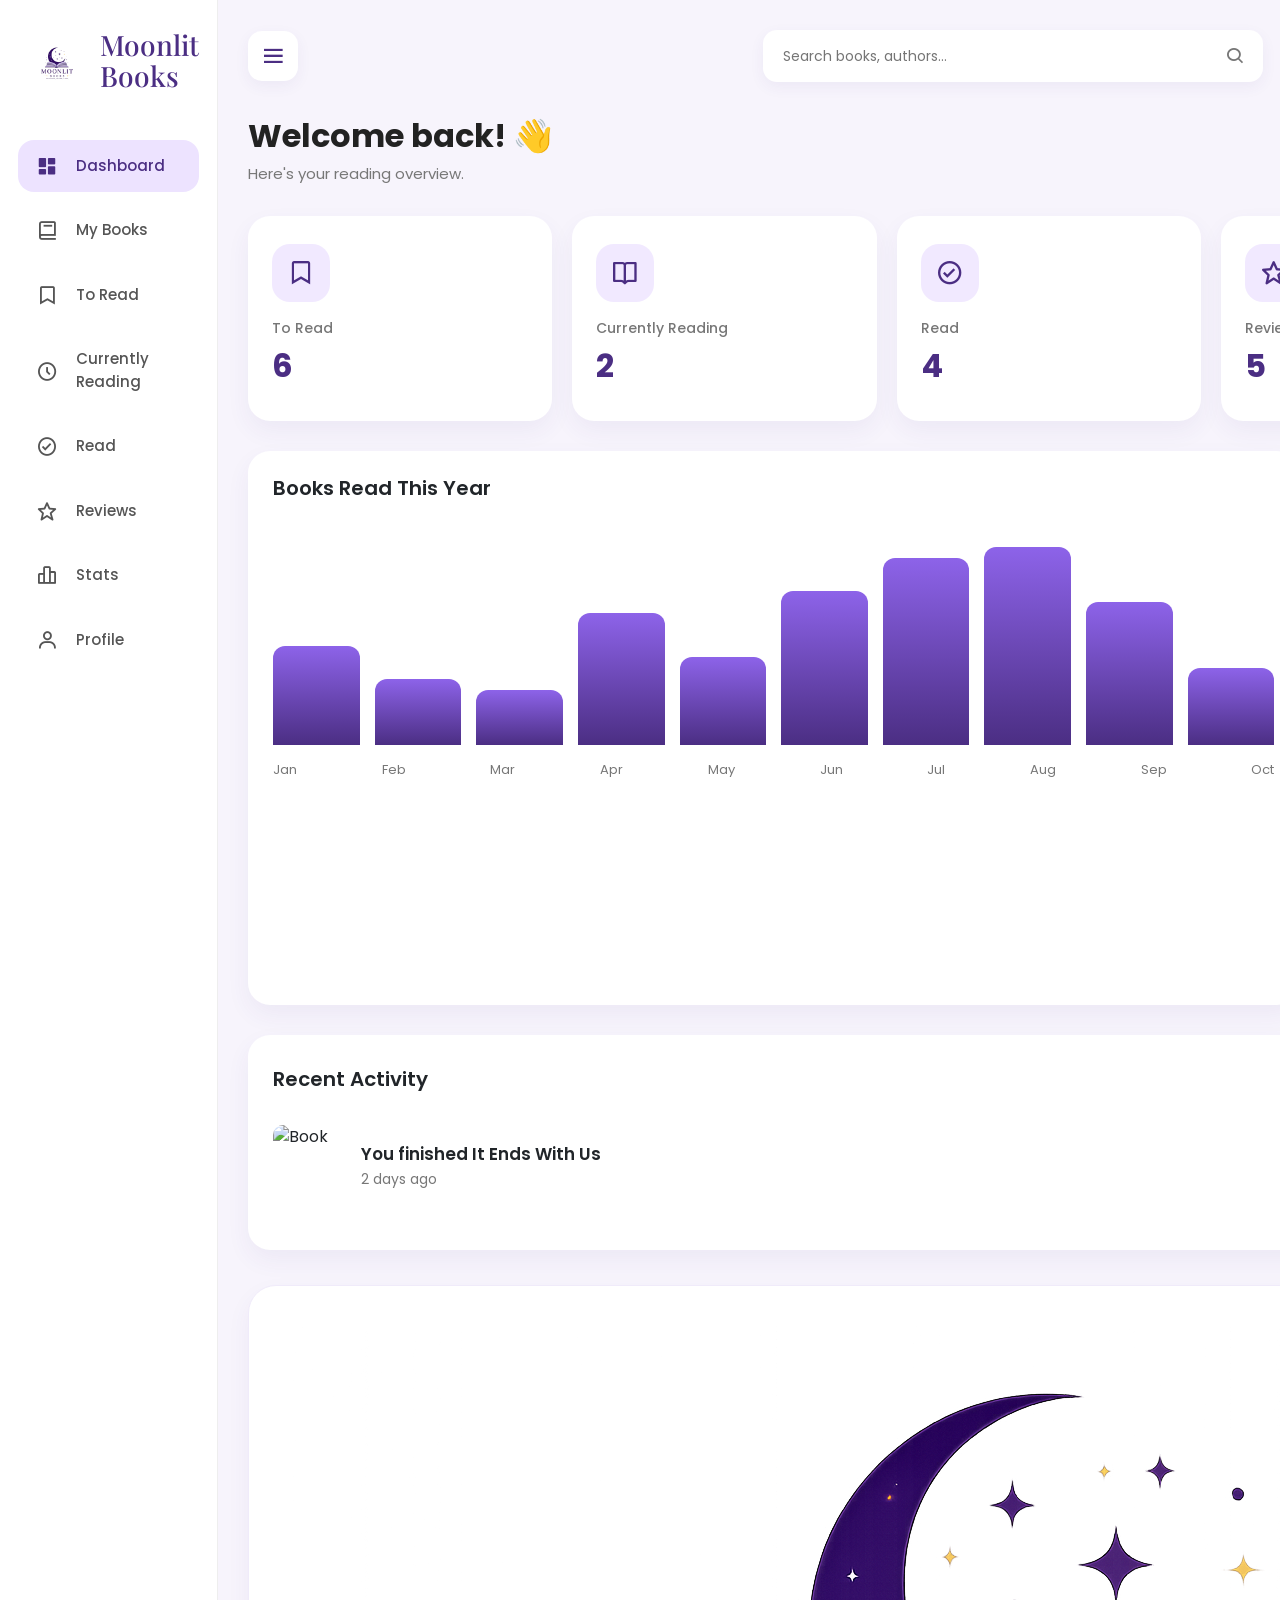
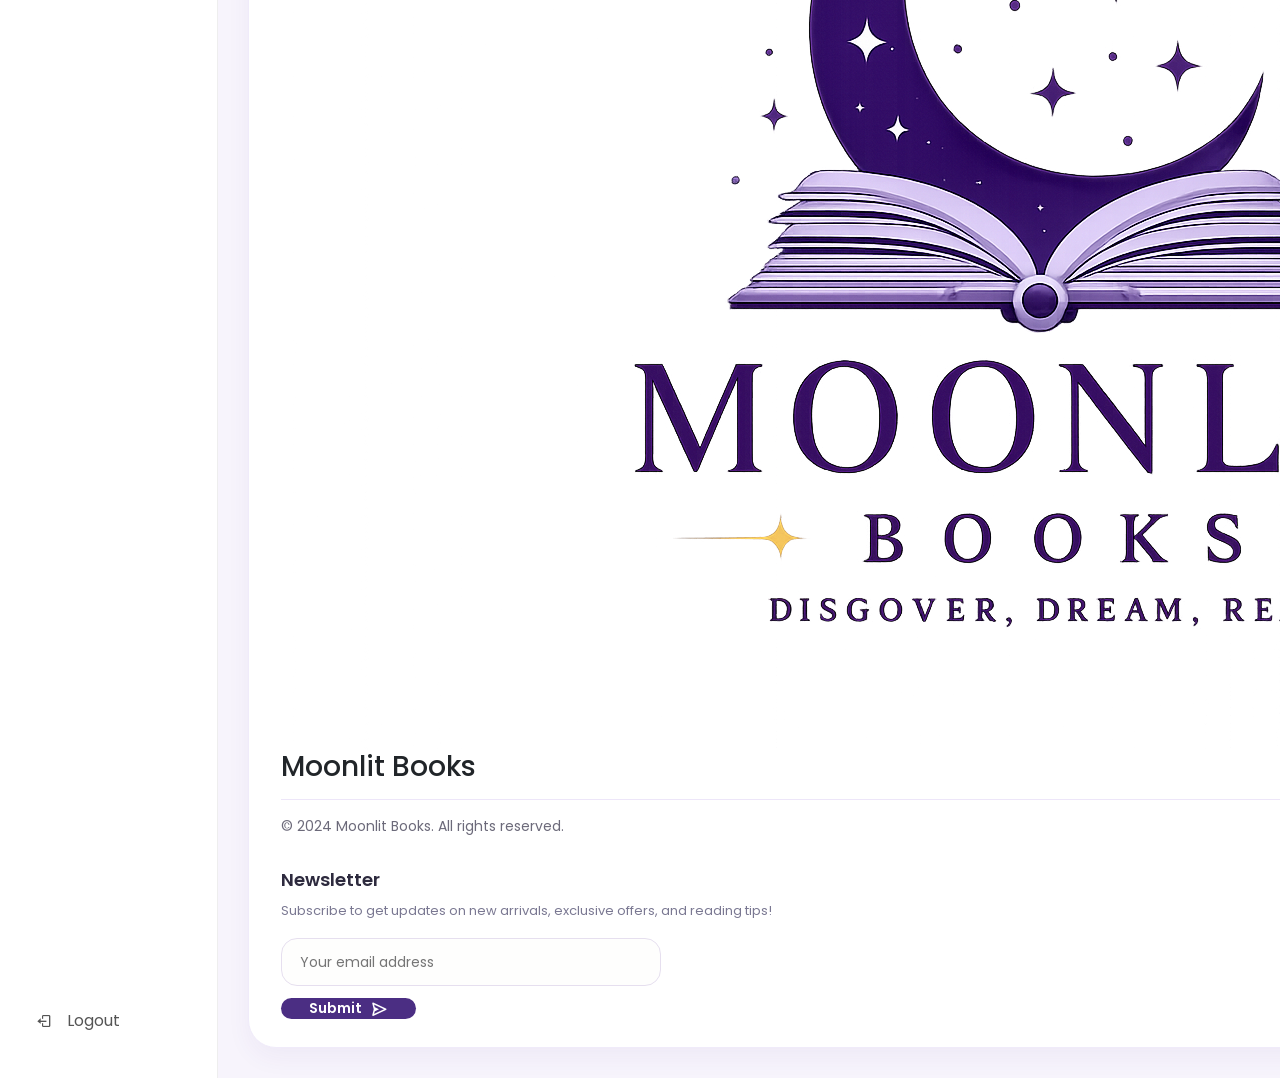
==== commit b985b369: "Update dashboard.html" ====
--- a/dashboard.html
+++ b/dashboard.html
@@ -10,14 +10,14 @@
     <link rel="preconnect" href="https://fonts.gstatic.com" crossorigin>
     <link href="https://fonts.googleapis.com/css2?family=Playfair+Display:wght@600;700&family=Poppins:wght@300;400;500;600&display=swap" rel="stylesheet">
 
-    <!-- Bootstrap (grid utilities only, minimal impact) -->
+    <!-- Bootstrap (grid only) -->
     <link href="https://cdn.jsdelivr.net/npm/bootstrap@5.3.8/dist/css/bootstrap.min.css" rel="stylesheet">
 
     <!-- Boxicons -->
     <link href='https://unpkg.com/boxicons@2.1.4/css/boxicons.min.css' rel='stylesheet'>
 
-    <!-- External CSS -->
-    <link rel="stylesheet" href="css/dashboard.css">
+    <!-- External CSS - PASTIKAN PATH INI BETUL UNTUK GITHUB -->
+    <link rel="stylesheet" href="./css/dashboard.css">
 </head>
 <body>
 
@@ -26,15 +26,14 @@
     <!-- SIDEBAR -->
     <div class="sidebar" id="sidebar">
         <div>
-            <!-- BRAND -->
             <div class="brand">
-                <img src="image/logo.png" alt="Moonlit Books Logo" class="logo" onerror="this.src='https://placehold.co/58x58/4B2E83/white?text=MB'">
+                <!-- guna relative path + fallback inline SVG jika gambar tiada -->
+                <img src="./image/logo.png" alt="Moonlit Books Logo" class="logo" 
+                     onerror="this.src='data:image/svg+xml,%3Csvg xmlns=%22http://www.w3.org/2000/svg%22 width=%2258%22 height=%2258%22 viewBox=%220 0 58 58%22%3E%3Crect width=%2258%22 height=%2258%22 fill=%22%234B2E83%22/%3E%3Ctext x=%2229%22 y=%2236%22 text-anchor=%22middle%22 fill=%22white%22 font-size=%2220%22 font-family=%22monospace%22%3EMB%3C/text%3E%3C/svg%3E'">
                 <div class="brand-text">
                     <h2>Moonlit <br>Books</h2>
                 </div>
             </div>
-
-            <!-- MENU -->
             <ul class="menu-links">
                 <li class="active"><a href="dashboard.html"><i class='bx bxs-dashboard'></i><span>Dashboard</span></a></li>
                 <li><a href="mybooks.html"><i class='bx bx-book'></i><span>My Books</span></a></li>
@@ -46,8 +45,6 @@
                 <li><a href="profile.html"><i class='bx bx-user'></i><span>Profile</span></a></li>
             </ul>
         </div>
-
-        <!-- LOGOUT -->
         <div class="logout-btn">
             <a href="index.html"><i class='bx bx-log-out'></i><span>Logout</span></a>
         </div>
@@ -55,8 +52,6 @@
 
     <!-- MAIN CONTENT -->
     <div class="main-content">
-
-        <!-- TOPBAR -->
         <div class="topbar">
             <div class="menu-toggle" id="menuToggle"><i class='bx bx-menu'></i></div>
             <div class="search-box">
@@ -66,18 +61,17 @@
             <div class="top-right">
                 <a href="notification.html" class="notification"><i class='bx bx-bell'></i><span>3</span></a>
                 <div class="profile-box">
-                    <img src="image/profilepicture.jpg" alt="Profile" class="profile-img" onerror="this.src='https://randomuser.me/api/portraits/women/68.jpg'">
+                    <img src="./image/profilepicture.jpg" alt="Profile" class="profile-img"
+                         onerror="this.src='https://randomuser.me/api/portraits/women/68.jpg'">
                 </div>
             </div>
         </div>
 
-        <!-- WELCOME -->
         <div class="welcome-section">
             <h1>Welcome back! 👋</h1>
             <p>Here's your reading overview.</p>
         </div>
 
-        <!-- STATS CARDS -->
         <div class="stats-grid">
             <div class="stats-card"><div class="stats-icon"><i class='bx bx-bookmark'></i></div><h4>To Read</h4><h2>6</h2></div>
             <div class="stats-card"><div class="stats-icon"><i class='bx bx-book-open'></i></div><h4>Currently Reading</h4><h2>2</h2></div>
@@ -86,31 +80,18 @@
             <div class="stats-card"><div class="stats-icon"><i class='bx bx-library'></i></div><h4>Total Books</h4><h2>36</h2></div>
         </div>
 
-        <!-- CHARTS -->
         <div class="chart-wrapper">
-            <!-- BAR CHART -->
             <div class="chart-card">
                 <div class="chart-header"><h3>Books Read This Year</h3></div>
                 <div class="bar-chart">
-                    <div class="bar" style="height:45%;"></div>
-                    <div class="bar" style="height:30%;"></div>
-                    <div class="bar" style="height:25%;"></div>
-                    <div class="bar" style="height:60%;"></div>
-                    <div class="bar" style="height:40%;"></div>
-                    <div class="bar" style="height:70%;"></div>
-                    <div class="bar" style="height:85%;"></div>
-                    <div class="bar" style="height:90%;"></div>
-                    <div class="bar" style="height:65%;"></div>
-                    <div class="bar" style="height:35%;"></div>
+                    <div class="bar" style="height:45%;"></div><div class="bar" style="height:30%;"></div>
+                    <div class="bar" style="height:25%;"></div><div class="bar" style="height:60%;"></div>
+                    <div class="bar" style="height:40%;"></div><div class="bar" style="height:70%;"></div>
+                    <div class="bar" style="height:85%;"></div><div class="bar" style="height:90%;"></div>
+                    <div class="bar" style="height:65%;"></div><div class="bar" style="height:35%;"></div>
                 </div>
-                <div class="months">
-                    <span>Jan</span><span>Feb</span><span>Mar</span><span>Apr</span>
-                    <span>May</span><span>Jun</span><span>Jul</span><span>Aug</span>
-                    <span>Sep</span><span>Oct</span>
-                </div>
+                <div class="months"><span>Jan</span><span>Feb</span><span>Mar</span><span>Apr</span><span>May</span><span>Jun</span><span>Jul</span><span>Aug</span><span>Sep</span><span>Oct</span></div>
             </div>
-
-            <!-- DONUT CHART -->
             <div class="chart-card">
                 <div class="chart-header"><h3>Top Genres</h3></div>
                 <div class="donut-section">
@@ -126,7 +107,6 @@
             </div>
         </div>
 
-        <!-- RECENT ACTIVITY -->
         <div class="recent-card">
             <div class="recent-header"><h3>Recent Activity</h3><button>View Book</button></div>
             <div class="recent-content">
@@ -135,15 +115,18 @@
             </div>
         </div>
 
-        <!-- FOOTER (added as per image) -->
+        <!-- FOOTER YANG DIPERBAIKI - ALIGNMENT SAMA SEPERTI SIDEBAR BRAND -->
         <footer class="dashboard-footer">
             <div class="footer-inner">
-                <div class="footer-brand-area">
-                    <div class="footer-logo-wrap">
-                        <img src="image/logo.png" alt="Moonlit Books" class="footer-logo" onerror="this.src='https://placehold.co/52x52/4B2E83/white?text=MB'">
-                        <div class="footer-brand-text"><h3>Moonlit Books</h3></div>
+                <div class="footer-left">
+                    <div class="footer-brand-row">
+                        <img src="./image/logo.png" alt="Moonlit Books" class="footer-logo-img"
+                             onerror="this.src='data:image/svg+xml,%3Csvg xmlns=%22http://www.w3.org/2000/svg%22 width=%2258%22 height=%2258%22 viewBox=%220 0 58 58%22%3E%3Crect width=%2258%22 height=%2258%22 fill=%22%234B2E83%22/%3E%3Ctext x=%2229%22 y=%2236%22 text-anchor=%22middle%22 fill=%22white%22 font-size=%2220%22 font-family=%22monospace%22%3EMB%3C/text%3E%3C/svg%3E'">
+                        <h3 class="footer-brand-name">Moonlit Books</h3>
                     </div>
-                    <div class="footer-copyright"><p>© 2024 Moonlit Books. All rights reserved.</p></div>
+                    <div class="footer-copyright">
+                        <p>© 2024 Moonlit Books. All rights reserved.</p>
+                    </div>
                 </div>
                 <div class="footer-newsletter">
                     <h4>Newsletter</h4>
@@ -156,10 +139,10 @@
                 <div class="footer-social">
                     <h4>Follow Us</h4>
                     <div class="social-icons">
-                        <a href="#" aria-label="LinkedIn"><i class='bx bxl-linkedin-square'></i></a>
-                        <a href="#" aria-label="Twitter"><i class='bx bxl-twitter'></i></a>
-                        <a href="#" aria-label="Facebook"><i class='bx bxl-facebook-square'></i></a>
-                        <a href="#" aria-label="YouTube"><i class='bx bxl-youtube'></i></a>
+                        <a href="#"><i class='bx bxl-linkedin-square'></i></a>
+                        <a href="#"><i class='bx bxl-twitter'></i></a>
+                        <a href="#"><i class='bx bxl-facebook-square'></i></a>
+                        <a href="#"><i class='bx bxl-youtube'></i></a>
                     </div>
                 </div>
             </div>
@@ -171,9 +154,7 @@
 <script>
     const menuToggle = document.getElementById("menuToggle");
     const sidebar = document.getElementById("sidebar");
-    menuToggle.onclick = function() {
-        sidebar.classList.toggle("close");
-    };
+    menuToggle.onclick = () => sidebar.classList.toggle("close");
 </script>
 </body>
 </html>
--- a/css/dashboard.css
+++ b/css/dashboard.css
@@ -1,886 +1,724 @@
-*{
-    margin:0;
-    padding:0;
-    box-sizing:border-box;
-}
-
-body{
-
-    font-family:'Poppins',sans-serif;
-
-    background:#f7f4fc;
-
-    overflow-x:hidden;
+* {
+    margin: 0;
+    padding: 0;
+    box-sizing: border-box;
+}
+
+body {
+    font-family: 'Poppins', sans-serif;
+    background: #f7f4fc;
+    overflow-x: hidden;
 }
 
 /* DASHBOARD */
-
-.dashboard-container{
-
-    display:flex;
-
-    min-height:100vh;
+.dashboard-container {
+    display: flex;
+    min-height: 100vh;
 }
 
 /* SIDEBAR */
-
-.sidebar{
-
-    width:280px;
-
-    background:#ffffff;
-
-    border-right:1px solid #eee;
-
-    padding:30px 18px;
-
-    display:flex;
-
-    flex-direction:column;
-
-    justify-content:space-between;
-
-    transition:0.4s ease;
-}
-
-/* CLOSE SIDEBAR */
-
-.sidebar.close{
-
-    width:95px;
+.sidebar {
+    width: 280px;
+    background: #ffffff;
+    border-right: 1px solid #eee;
+    padding: 30px 18px;
+    display: flex;
+    flex-direction: column;
+    justify-content: space-between;
+    transition: 0.4s ease;
+}
+
+.sidebar.close {
+    width: 95px;
 }
 
 /* BRAND */
-
-.brand{
-
-    display:flex;
-
-    align-items:center;
-
-    gap:14px;
-
-    margin-bottom:40px;
-
-    padding-left:10px;
-}
-
-.logo{
-
-    width:58px;
-
-    height:58px;
-
-    object-fit:contain;
-
-    flex-shrink:0;
-}
-
-/* SMALL LOGO */
-
-.sidebar.close .logo{
-
-    width:50px;
-    height:50px;
-}
-
-/* BRAND TEXT */
-
-.brand-text{
-
-    transition:0.3s;
-}
-
-.brand-text h2{
-
-    font-family:'Playfair Display',serif;
-
-    color:#4B2E83;
-
-    font-size:28px;
-
-    line-height:1.1;
-}
-
-/* HIDE TEXT */
-
-.sidebar.close .brand-text{
-
-    opacity:0;
-
-    visibility:hidden;
-
-    width:0;
+.brand {
+    display: flex;
+    align-items: center;
+    gap: 14px;
+    margin-bottom: 40px;
+    padding-left: 10px;
+}
+
+.logo {
+    width: 58px;
+    height: 58px;
+    object-fit: contain;
+    flex-shrink: 0;
+}
+
+.sidebar.close .logo {
+    width: 50px;
+    height: 50px;
+}
+
+.brand-text {
+    transition: 0.3s;
+}
+
+.brand-text h2 {
+    font-family: 'Playfair Display', serif;
+    color: #4B2E83;
+    font-size: 28px;
+    line-height: 1.1;
+}
+
+.sidebar.close .brand-text {
+    opacity: 0;
+    visibility: hidden;
+    width: 0;
 }
 
 /* MENU */
-
-.menu-links{
-
-    list-style:none;
-
-    padding:0;
-}
-
-.menu-links li{
-
-    margin-bottom:12px;
-}
-
-.menu-links li a{
-
-    display:flex;
-
-    align-items:center;
-
-    gap:15px;
-
-    text-decoration:none;
-
-    color:#555;
-
-    font-size:15px;
-
-    font-weight:500;
-
-    padding:15px 18px;
-
-    border-radius:16px;
-
-    transition:0.3s;
-}
-
-.menu-links li a i{
-
-    font-size:22px;
-
-    min-width:25px;
-}
-
-.menu-links li a:hover{
-
-    background:#f3ecff;
-
-    color:#4B2E83;
-}
-
-.menu-links li.active a{
-
-    background:#ede3ff;
-
-    color:#4B2E83;
-}
-
-/* HIDE TEXT */
-
-.sidebar.close .menu-links li a span{
-
-    display:none;
-}
-
-.sidebar.close .menu-links li a{
-
-    justify-content:center;
+.menu-links {
+    list-style: none;
+    padding: 0;
+}
+
+.menu-links li {
+    margin-bottom: 12px;
+}
+
+.menu-links li a {
+    display: flex;
+    align-items: center;
+    gap: 15px;
+    text-decoration: none;
+    color: #555;
+    font-size: 15px;
+    font-weight: 500;
+    padding: 15px 18px;
+    border-radius: 16px;
+    transition: 0.3s;
+}
+
+.menu-links li a i {
+    font-size: 22px;
+    min-width: 25px;
+}
+
+.menu-links li a:hover {
+    background: #f3ecff;
+    color: #4B2E83;
+}
+
+.menu-links li.active a {
+    background: #ede3ff;
+    color: #4B2E83;
+}
+
+.sidebar.close .menu-links li a span {
+    display: none;
+}
+
+.sidebar.close .menu-links li a {
+    justify-content: center;
 }
 
 /* LOGOUT */
-
-.logout-btn a{
-
-    display:flex;
-
-    align-items:center;
-
-    gap:15px;
-
-    text-decoration:none;
-
-    color:#555;
-
-    padding:15px 18px;
-
-    border-radius:16px;
-
-    transition:0.3s;
-}
-
-.logout-btn a:hover{
-
-    background:#f3ecff;
-
-    color:#4B2E83;
-}
-
-.sidebar.close .logout-btn a{
-
-    justify-content:center;
-}
-
-.sidebar.close .logout-btn a span{
-
-    display:none;
-}
-
-/* MAIN */
-
-.main-content{
-
-    flex:1;
-
-    padding:30px;
+.logout-btn a {
+    display: flex;
+    align-items: center;
+    gap: 15px;
+    text-decoration: none;
+    color: #555;
+    padding: 15px 18px;
+    border-radius: 16px;
+    transition: 0.3s;
+}
+
+.logout-btn a:hover {
+    background: #f3ecff;
+    color: #4B2E83;
+}
+
+.sidebar.close .logout-btn a {
+    justify-content: center;
+}
+
+.sidebar.close .logout-btn a span {
+    display: none;
+}
+
+/* MAIN CONTENT */
+.main-content {
+    flex: 1;
+    padding: 30px;
 }
 
 /* TOPBAR */
-
-.topbar{
-
-    display:flex;
-
-    justify-content:space-between;
-
-    align-items:center;
-
-    gap:20px;
-
-    margin-bottom:35px;
-}
-
-/* MENU BUTTON */
-
-.menu-toggle{
-
-    width:50px;
-    height:50px;
-
-    background:#ffffff;
-
-    border-radius:14px;
-
-    display:flex;
-
-    justify-content:center;
-    align-items:center;
-
-    cursor:pointer;
-
-    box-shadow:
-        0 5px 15px rgba(75,46,131,0.06);
-}
-
-.menu-toggle i{
-
-    font-size:28px;
-
-    color:#4B2E83;
-}
-
-/* SEARCH */
-
-.search-box{
-
-    flex:1;
-
-    max-width:500px;
-
-    position:relative;
-}
-
-.search-box input{
-
-    width:100%;
-
-    height:52px;
-
-    border:none;
-
-    outline:none;
-
-    background:#ffffff;
-
-    border-radius:14px;
-
-    padding:0 50px 0 20px;
-
-    font-size:14px;
-
-    box-shadow:
-        0 5px 15px rgba(75,46,131,0.06);
-}
-
-.search-box i{
-
-    position:absolute;
-
-    top:50%;
-    right:18px;
-
-    transform:translateY(-50%);
-
-    color:#777;
-
-    font-size:20px;
-}
-
-/* RIGHT */
-
-.top-right{
-
-    display:flex;
-
-    align-items:center;
-
-    gap:20px;
-}
-
-/* NOTIFICATION */
-
-.notification{
-
-    width:50px;
-    height:50px;
-
-    background:#ffffff;
-
-    border-radius:14px;
-
-    display:flex;
-
-    justify-content:center;
-    align-items:center;
-
-    position:relative;
-
-    text-decoration:none;
-
-    box-shadow:
-        0 5px 15px rgba(75,46,131,0.06);
-}
-
-.notification i{
-
-    font-size:24px;
-
-    color:#4B2E83;
-}
-
-.notification span{
-
-    position:absolute;
-
-    top:-4px;
-    right:-4px;
-
-    width:20px;
-    height:20px;
-
-    background:#7d4ae8;
-
-    border-radius:50%;
-
-    color:#fff;
-
-    font-size:10px;
-
-    display:flex;
-
-    justify-content:center;
-    align-items:center;
-}
-
-/* PROFILE */
-
-.profile-box{
-
-    width:52px;
-    height:52px;
-
-    border-radius:50%;
-
-    overflow:hidden;
-
-    background:#ddd;
-
-    border:3px solid #ffffff;
-
-    box-shadow:
-        0 5px 15px rgba(75,46,131,0.08);
-}
-
-/* AUTO RESIZE IMAGE */
-
-.profile-img{
-
-    width:100%;
-
-    height:100%;
-
-    object-fit:cover;
+.topbar {
+    display: flex;
+    justify-content: space-between;
+    align-items: center;
+    gap: 20px;
+    margin-bottom: 35px;
+}
+
+.menu-toggle {
+    width: 50px;
+    height: 50px;
+    background: #ffffff;
+    border-radius: 14px;
+    display: flex;
+    justify-content: center;
+    align-items: center;
+    cursor: pointer;
+    box-shadow: 0 5px 15px rgba(75, 46, 131, 0.06);
+}
+
+.menu-toggle i {
+    font-size: 28px;
+    color: #4B2E83;
+}
+
+.search-box {
+    flex: 1;
+    max-width: 500px;
+    position: relative;
+}
+
+.search-box input {
+    width: 100%;
+    height: 52px;
+    border: none;
+    outline: none;
+    background: #ffffff;
+    border-radius: 14px;
+    padding: 0 50px 0 20px;
+    font-size: 14px;
+    box-shadow: 0 5px 15px rgba(75, 46, 131, 0.06);
+}
+
+.search-box i {
+    position: absolute;
+    top: 50%;
+    right: 18px;
+    transform: translateY(-50%);
+    color: #777;
+    font-size: 20px;
+}
+
+.top-right {
+    display: flex;
+    align-items: center;
+    gap: 20px;
+}
+
+.notification {
+    width: 50px;
+    height: 50px;
+    background: #ffffff;
+    border-radius: 14px;
+    display: flex;
+    justify-content: center;
+    align-items: center;
+    position: relative;
+    text-decoration: none;
+    box-shadow: 0 5px 15px rgba(75, 46, 131, 0.06);
+}
+
+.notification i {
+    font-size: 24px;
+    color: #4B2E83;
+}
+
+.notification span {
+    position: absolute;
+    top: -4px;
+    right: -4px;
+    width: 20px;
+    height: 20px;
+    background: #7d4ae8;
+    border-radius: 50%;
+    color: #fff;
+    font-size: 10px;
+    display: flex;
+    justify-content: center;
+    align-items: center;
+}
+
+.profile-box {
+    width: 52px;
+    height: 52px;
+    border-radius: 50%;
+    overflow: hidden;
+    background: #ddd;
+    border: 3px solid #ffffff;
+    box-shadow: 0 5px 15px rgba(75, 46, 131, 0.08);
+}
+
+.profile-img {
+    width: 100%;
+    height: 100%;
+    object-fit: cover;
 }
 
 /* WELCOME */
-
-.welcome-section{
-
-    margin-bottom:30px;
-}
-
-.welcome-section h1{
-
-    font-size:32px;
-
-    font-weight:700;
-
-    color:#222;
-
-    margin-bottom:8px;
-}
-
-.welcome-section p{
-
-    color:#777;
-
-    font-size:15px;
-}
-
-/* STATS */
-
-.stats-grid{
-
-    display:grid;
-
-    grid-template-columns:
-        repeat(auto-fit,minmax(180px,1fr));
-
-    gap:20px;
-
-    margin-bottom:30px;
-}
-
-.stats-card{
-
-    background:#ffffff;
-
-    border-radius:22px;
-
-    padding:28px 24px;
-
-    box-shadow:
-        0 10px 25px rgba(75,46,131,0.06);
-
-    transition:0.3s;
-}
-
-.stats-card:hover{
-
-    transform:translateY(-5px);
-}
-
-.stats-icon{
-
-    width:58px;
-    height:58px;
-
-    background:#f1e9ff;
-
-    border-radius:18px;
-
-    display:flex;
-
-    justify-content:center;
-    align-items:center;
-
-    margin-bottom:18px;
-}
-
-.stats-icon i{
-
-    font-size:28px;
-
-    color:#4B2E83;
-}
-
-.stats-card h4{
-
-    font-size:14px;
-
-    color:#777;
-
-    margin-bottom:10px;
-}
-
-.stats-card h2{
-
-    font-size:32px;
-
-    color:#4B2E83;
-
-    font-weight:700;
-}
-
-/* CHART */
-
-.chart-wrapper{
-
-    display:grid;
-
-    grid-template-columns:2fr 1fr;
-
-    gap:25px;
-
-    margin-bottom:30px;
-}
-
-.chart-card{
-
-    background:#ffffff;
-
-    border-radius:22px;
-
-    padding:25px;
-
-    box-shadow:
-        0 10px 25px rgba(75,46,131,0.06);
-}
-
-.chart-header{
-
-    margin-bottom:25px;
-}
-
-.chart-header h3{
-
-    font-size:20px;
-
-    font-weight:600;
-}
-
-/* BAR */
-
-.bar-chart{
-
-    height:220px;
-
-    display:flex;
-
-    align-items:flex-end;
-
-    gap:15px;
-
-    margin-bottom:15px;
-}
-
-.bar{
-
-    flex:1;
-
-    border-radius:12px 12px 0 0;
-
-    background:
-        linear-gradient(
-            180deg,
-            #8d63e9 0%,
-            #4B2E83 100%
-        );
-}
-
-.months{
-
-    display:flex;
-
-    justify-content:space-between;
-
-    font-size:13px;
-
-    color:#777;
+.welcome-section {
+    margin-bottom: 30px;
+}
+
+.welcome-section h1 {
+    font-size: 32px;
+    font-weight: 700;
+    color: #222;
+    margin-bottom: 8px;
+}
+
+.welcome-section p {
+    color: #777;
+    font-size: 15px;
+}
+
+/* STATS GRID */
+.stats-grid {
+    display: grid;
+    grid-template-columns: repeat(auto-fit, minmax(180px, 1fr));
+    gap: 20px;
+    margin-bottom: 30px;
+}
+
+.stats-card {
+    background: #ffffff;
+    border-radius: 22px;
+    padding: 28px 24px;
+    box-shadow: 0 10px 25px rgba(75, 46, 131, 0.06);
+    transition: 0.3s;
+}
+
+.stats-card:hover {
+    transform: translateY(-5px);
+}
+
+.stats-icon {
+    width: 58px;
+    height: 58px;
+    background: #f1e9ff;
+    border-radius: 18px;
+    display: flex;
+    justify-content: center;
+    align-items: center;
+    margin-bottom: 18px;
+}
+
+.stats-icon i {
+    font-size: 28px;
+    color: #4B2E83;
+}
+
+.stats-card h4 {
+    font-size: 14px;
+    color: #777;
+    margin-bottom: 10px;
+}
+
+.stats-card h2 {
+    font-size: 32px;
+    color: #4B2E83;
+    font-weight: 700;
+}
+
+/* CHARTS */
+.chart-wrapper {
+    display: grid;
+    grid-template-columns: 2fr 1fr;
+    gap: 25px;
+    margin-bottom: 30px;
+}
+
+.chart-card {
+    background: #ffffff;
+    border-radius: 22px;
+    padding: 25px;
+    box-shadow: 0 10px 25px rgba(75, 46, 131, 0.06);
+}
+
+.chart-header {
+    margin-bottom: 25px;
+}
+
+.chart-header h3 {
+    font-size: 20px;
+    font-weight: 600;
+}
+
+/* BAR CHART */
+.bar-chart {
+    height: 220px;
+    display: flex;
+    align-items: flex-end;
+    gap: 15px;
+    margin-bottom: 15px;
+}
+
+.bar {
+    flex: 1;
+    border-radius: 12px 12px 0 0;
+    background: linear-gradient(180deg, #8d63e9 0%, #4B2E83 100%);
+}
+
+.months {
+    display: flex;
+    justify-content: space-between;
+    font-size: 13px;
+    color: #777;
 }
 
 /* DONUT SECTION */
-
-.donut-section{
-
-    display:flex;
-
-    align-items:center;
-
-    justify-content:center;
-
-    gap:40px;
-
-    flex-wrap:wrap;
-}
-
-/* DONUT CHART */
-
-.donut-chart{
-
-    width:220px;
-
-    aspect-ratio:1/1;
-
-    border-radius:50%;
-
-    flex-shrink:0;
-
-    background:
-        conic-gradient(
-            #4B2E83 0% 45%,
-            #7d4ae8 45% 70%,
-            #a379ff 70% 85%,
-            #c4a6ff 85% 95%,
-            #e4d5ff 95% 100%
-        );
-
-    position:relative;
-}
-
-/* INNER */
-
-.donut-chart::before{
-
-    content:"";
-
-    position:absolute;
-
-    width:52%;
-    height:52%;
-
-    background:#fff;
-
-    border-radius:50%;
-
-    top:50%;
-    left:50%;
-
-    transform:translate(-50%,-50%);
-}
-
-/* LIST */
-
-.genre-list{
-
-    min-width:220px;
-
-    flex:1;
-}
-
-/* ITEM */
-
-.genre-item{
-
-    display:flex;
-
-    justify-content:space-between;
-
-    align-items:center;
-
-    margin-bottom:18px;
-
-    font-size:14px;
-
-    color:#555;
-}
-
-/* LEFT */
-
-.left{
-
-    display:flex;
-
-    align-items:center;
-
-    gap:10px;
-}
-
-/* DOT */
-
-.dot{
-
-    width:12px;
-    height:12px;
-
-    border-radius:50%;
-
-    flex-shrink:0;
-}
-
-.fiction{
-    background:#4B2E83;
-}
-
-.fantasy{
-    background:#7d4ae8;
-}
-
-.romance{
-    background:#a379ff;
-}
-
-.selfhelp{
-    background:#c4a6ff;
-}
-
-.others{
-    background:#e4d5ff;
-}
-
-/* RECENT */
-
-.recent-card{
-
-    background:#ffffff;
-
-    border-radius:22px;
-
-    padding:25px;
-
-    box-shadow:
-        0 10px 25px rgba(75,46,131,0.06);
-}
-
-.recent-header{
-
-    display:flex;
-
-    justify-content:space-between;
-
-    align-items:center;
-
-    margin-bottom:20px;
-}
-
-.recent-header h3{
-
-    font-size:20px;
-
-    font-weight:600;
-}
-
-.recent-header button{
-
-    border:none;
-
-    background:#4B2E83;
-
-    color:#fff;
-
-    padding:12px 22px;
-
-    border-radius:12px;
-
-    font-size:14px;
-
-    font-weight:500;
-
-    transition:0.3s;
-}
-
-.recent-header button:hover{
-
-    background:#5c3aa0;
-}
-
-.recent-content{
-
-    display:flex;
-
-    align-items:center;
-
-    gap:18px;
-}
-
-.recent-content img{
-
-    width:70px;
-
-    height:100px;
-
-    object-fit:cover;
-
-    border-radius:10px;
-}
-
-.recent-content h5{
-
-    font-size:17px;
-
-    font-weight:600;
-
-    margin-bottom:5px;
-}
-
-.recent-content p{
-
-    font-size:14px;
-
-    color:#777;
-}
-
-/* RESPONSIVE */
-
-@media(max-width:1200px){
-
-    .chart-wrapper{
-
-        grid-template-columns:1fr;
-    }
-}
-
-@media(max-width:768px){
-
-    .topbar{
-
-        flex-wrap:wrap;
-    }
-
-    .search-box{
-
-        max-width:100%;
-    }
-
-    .stats-grid{
-
-        grid-template-columns:1fr 1fr;
-    }
-
-    /* DONUT MOBILE */
-
-    .donut-section{
-
-        flex-direction:column;
-
-        align-items:center;
-    }
-
-    .genre-list{
-
-        width:100%;
-    }
-
-    .donut-chart{
-
-        width:190px;
-    }
-}
-
-@media(max-width:576px){
-
-    .main-content{
-
-        padding:20px;
-    }
-
-    .stats-grid{
-
-        grid-template-columns:1fr;
-    }
-
-    .welcome-section h1{
-
-        font-size:24px;
-    }
-
-    .search-box input{
-
-        font-size:13px;
-    }
-}+.donut-section {
+    display: flex;
+    align-items: center;
+    justify-content: center;
+    gap: 40px;
+    flex-wrap: wrap;
+}
+
+.donut-chart {
+    width: 220px;
+    aspect-ratio: 1/1;
+    border-radius: 50%;
+    flex-shrink: 0;
+    background: conic-gradient(#4B2E83 0% 45%, #7d4ae8 45% 70%, #a379ff 70% 85%, #c4a6ff 85% 95%, #e4d5ff 95% 100%);
+    position: relative;
+}
+
+.donut-chart::before {
+    content: "";
+    position: absolute;
+    width: 52%;
+    height: 52%;
+    background: #fff;
+    border-radius: 50%;
+    top: 50%;
+    left: 50%;
+    transform: translate(-50%, -50%);
+}
+
+.genre-list {
+    min-width: 220px;
+    flex: 1;
+}
+
+.genre-item {
+    display: flex;
+    justify-content: space-between;
+    align-items: center;
+    margin-bottom: 18px;
+    font-size: 14px;
+    color: #555;
+}
+
+.left {
+    display: flex;
+    align-items: center;
+    gap: 10px;
+}
+
+.dot {
+    width: 12px;
+    height: 12px;
+    border-radius: 50%;
+    flex-shrink: 0;
+}
+
+.fiction { background: #4B2E83; }
+.fantasy { background: #7d4ae8; }
+.romance { background: #a379ff; }
+.selfhelp { background: #c4a6ff; }
+.others { background: #e4d5ff; }
+
+/* RECENT ACTIVITY */
+.recent-card {
+    background: #ffffff;
+    border-radius: 22px;
+    padding: 25px;
+    box-shadow: 0 10px 25px rgba(75, 46, 131, 0.06);
+    margin-bottom: 35px;
+}
+
+.recent-header {
+    display: flex;
+    justify-content: space-between;
+    align-items: center;
+    margin-bottom: 20px;
+}
+
+.recent-header h3 {
+    font-size: 20px;
+    font-weight: 600;
+}
+
+.recent-header button {
+    border: none;
+    background: #4B2E83;
+    color: #fff;
+    padding: 12px 22px;
+    border-radius: 12px;
+    font-size: 14px;
+    font-weight: 500;
+    transition: 0.3s;
+}
+
+.recent-header button:hover {
+    background: #5c3aa0;
+}
+
+.recent-content {
+    display: flex;
+    align-items: center;
+    gap: 18px;
+}
+
+.recent-content img {
+    width: 70px;
+    height: 100px;
+    object-fit: cover;
+    border-radius: 10px;
+}
+
+.recent-content h5 {
+    font-size: 17px;
+    font-weight: 600;
+    margin-bottom: 5px;
+}
+
+.recent-content p {
+    font-size: 14px;
+    color: #777;
+}
+
+/* ========== FOOTER STYLES (as per image) ========== */
+.dashboard-footer {
+    background: #ffffff;
+    border-radius: 28px;
+    padding: 40px 32px 28px;
+    margin-top: 10px;
+    box-shadow: 0 10px 25px rgba(75, 46, 131, 0.05);
+    border: 1px solid #f0ebfa;
+}
+
+.footer-inner {
+    display: flex;
+    flex-wrap: wrap;
+    justify-content: space-between;
+    gap: 32px;
+}
+
+.footer-brand-area {
+    flex: 1.2;
+    min-width: 200px;
+}
+
+.footer-logo-wrap {
+    display: flex;
+    align-items: center;
+    gap: 12px;
+    margin-bottom: 18px;
+}
+
+.footer-logo {
+    width: 52px;
+    height: 52px;
+    object-fit: contain;
+}
+
+.footer-brand-text h3 {
+    font-family: 'Playfair Display', serif;
+    font-size: 26px;
+    font-weight: 700;
+    color: #4B2E83;
+    line-height: 1.2;
+    margin: 0;
+}
+
+.footer-copyright {
+    font-size: 14px;
+    color: #6c6a7a;
+    margin-top: 15px;
+    border-top: 1px solid #ede6f9;
+    padding-top: 16px;
+    width: 100%;
+}
+
+.footer-copyright p {
+    margin: 0;
+    font-weight: 400;
+}
+
+.footer-newsletter {
+    flex: 1.8;
+    min-width: 240px;
+}
+
+.footer-newsletter h4 {
+    font-size: 18px;
+    font-weight: 600;
+    color: #2d2a3e;
+    margin-bottom: 12px;
+}
+
+.footer-newsletter p {
+    font-size: 13px;
+    color: #7a7892;
+    margin-bottom: 18px;
+    line-height: 1.4;
+}
+
+.newsletter-form {
+    display: flex;
+    flex-wrap: wrap;
+    gap: 12px;
+    max-width: 380px;
+}
+
+.newsletter-form input {
+    flex: 1;
+    height: 48px;
+    border: 1px solid #e6dfef;
+    border-radius: 16px;
+    padding: 0 18px;
+    font-size: 14px;
+    font-family: 'Poppins', sans-serif;
+    background: #fefefd;
+    transition: 0.2s;
+    outline: none;
+}
+
+.newsletter-form input:focus {
+    border-color: #4B2E83;
+    box-shadow: 0 0 0 2px rgba(75, 46, 131, 0.1);
+}
+
+.newsletter-form button {
+    background: #4B2E83;
+    border: none;
+    color: white;
+    font-weight: 600;
+    padding: 0 28px;
+    border-radius: 16px;
+    font-size: 14px;
+    font-family: 'Poppins', sans-serif;
+    cursor: pointer;
+    transition: 0.2s;
+    display: flex;
+    align-items: center;
+    gap: 8px;
+}
+
+.newsletter-form button i {
+    font-size: 18px;
+}
+
+.newsletter-form button:hover {
+    background: #5e3e9b;
+    transform: translateY(-2px);
+}
+
+.footer-social {
+    flex: 1;
+    min-width: 160px;
+}
+
+.footer-social h4 {
+    font-size: 18px;
+    font-weight: 600;
+    color: #2d2a3e;
+    margin-bottom: 18px;
+}
+
+.social-icons {
+    display: flex;
+    flex-wrap: wrap;
+    gap: 18px;
+}
+
+.social-icons a {
+    width: 44px;
+    height: 44px;
+    background: #f8f5ff;
+    border-radius: 20px;
+    display: inline-flex;
+    align-items: center;
+    justify-content: center;
+    color: #4B2E83;
+    font-size: 24px;
+    transition: 0.25s;
+    text-decoration: none;
+    border: 1px solid #ede5fe;
+}
+
+.social-icons a:hover {
+    background: #4B2E83;
+    color: white;
+    transform: translateY(-3px);
+    border-color: #4B2E83;
+}
+
+/* RESPONSIVE (original + footer) */
+@media (max-width: 1200px) {
+    .chart-wrapper {
+        grid-template-columns: 1fr;
+    }
+}
+
+@media (max-width: 900px) {
+    .footer-inner {
+        flex-direction: column;
+        gap: 32px;
+    }
+    .footer-brand-area, .footer-newsletter, .footer-social {
+        width: 100%;
+    }
+    .newsletter-form {
+        max-width: 100%;
+    }
+}
+
+@media (max-width: 768px) {
+    .topbar {
+        flex-wrap: wrap;
+    }
+    .search-box {
+        max-width: 100%;
+    }
+    .stats-grid {
+        grid-template-columns: 1fr 1fr;
+    }
+    .donut-section {
+        flex-direction: column;
+        align-items: center;
+    }
+    .genre-list {
+        width: 100%;
+    }
+    .donut-chart {
+        width: 190px;
+    }
+}
+
+@media (max-width: 576px) {
+    .main-content {
+        padding: 20px;
+    }
+    .stats-grid {
+        grid-template-columns: 1fr;
+    }
+    .welcome-section h1 {
+        font-size: 24px;
+    }
+    .search-box input {
+        font-size: 13px;
+    }
+    .dashboard-footer {
+        padding: 30px 20px 24px;
+    }
+    .newsletter-form {
+        flex-direction: column;
+    }
+    .newsletter-form button {
+        width: 100%;
+        justify-content: center;
+    }
+}
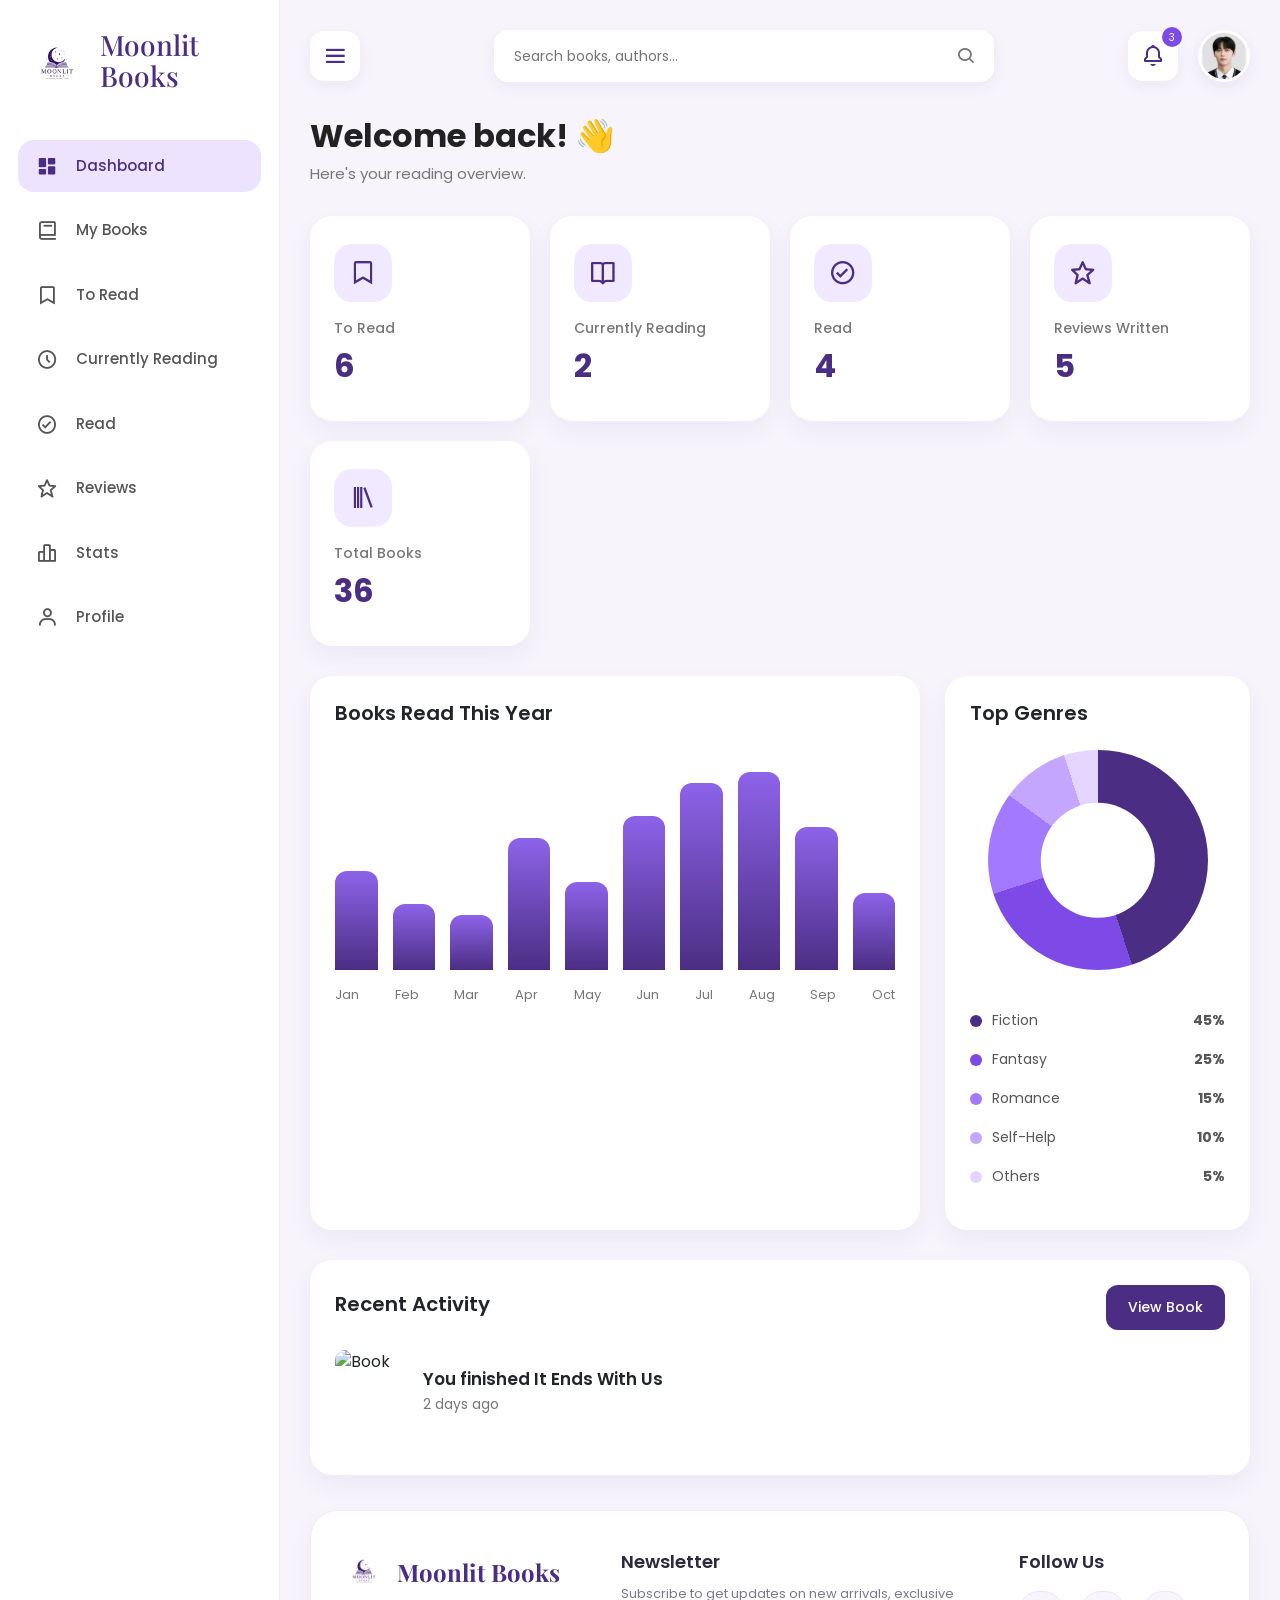
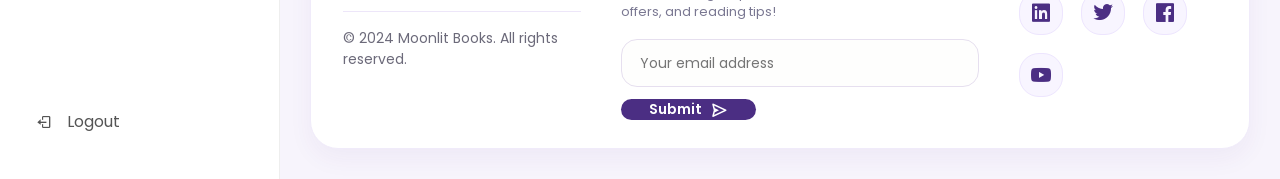
==== commit a1e4842c: "Update dashboard.html" ====
--- a/dashboard.html
+++ b/dashboard.html
@@ -16,7 +16,7 @@
     <!-- Boxicons -->
     <link href='https://unpkg.com/boxicons@2.1.4/css/boxicons.min.css' rel='stylesheet'>
 
-    <!-- External CSS - PASTIKAN PATH INI BETUL UNTUK GITHUB -->
+    <!-- External CSS -->
     <link rel="stylesheet" href="./css/dashboard.css">
 </head>
 <body>
@@ -27,7 +27,6 @@
     <div class="sidebar" id="sidebar">
         <div>
             <div class="brand">
-                <!-- guna relative path + fallback inline SVG jika gambar tiada -->
                 <img src="./image/logo.png" alt="Moonlit Books Logo" class="logo" 
                      onerror="this.src='data:image/svg+xml,%3Csvg xmlns=%22http://www.w3.org/2000/svg%22 width=%2258%22 height=%2258%22 viewBox=%220 0 58 58%22%3E%3Crect width=%2258%22 height=%2258%22 fill=%22%234B2E83%22/%3E%3Ctext x=%2229%22 y=%2236%22 text-anchor=%22middle%22 fill=%22white%22 font-size=%2220%22 font-family=%22monospace%22%3EMB%3C/text%3E%3C/svg%3E'">
                 <div class="brand-text">
@@ -115,13 +114,13 @@
             </div>
         </div>
 
-        <!-- FOOTER YANG DIPERBAIKI - ALIGNMENT SAMA SEPERTI SIDEBAR BRAND -->
+        <!-- FOOTER - LOGO SUDAH DIKECILKAN (32px) -->
         <footer class="dashboard-footer">
             <div class="footer-inner">
                 <div class="footer-left">
                     <div class="footer-brand-row">
                         <img src="./image/logo.png" alt="Moonlit Books" class="footer-logo-img"
-                             onerror="this.src='data:image/svg+xml,%3Csvg xmlns=%22http://www.w3.org/2000/svg%22 width=%2258%22 height=%2258%22 viewBox=%220 0 58 58%22%3E%3Crect width=%2258%22 height=%2258%22 fill=%22%234B2E83%22/%3E%3Ctext x=%2229%22 y=%2236%22 text-anchor=%22middle%22 fill=%22white%22 font-size=%2220%22 font-family=%22monospace%22%3EMB%3C/text%3E%3C/svg%3E'">
+                             onerror="this.src='data:image/svg+xml,%3Csvg xmlns=%22http://www.w3.org/2000/svg%22 width=%2232%22 height=%2232%22 viewBox=%220 0 32 32%22%3E%3Crect width=%2232%22 height=%2232%22 fill=%22%234B2E83%22/%3E%3Ctext x=%2216%22 y=%2222%22 text-anchor=%22middle%22 fill=%22white%22 font-size=%2214%22 font-family=%22monospace%22%3EMB%3C/text%3E%3C/svg%3E'">
                         <h3 class="footer-brand-name">Moonlit Books</h3>
                     </div>
                     <div class="footer-copyright">
--- a/css/dashboard.css
+++ b/css/dashboard.css
@@ -489,12 +489,12 @@
     color: #777;
 }
 
-/* ========== FOOTER STYLES (as per image) ========== */
+/* ========== FOOTER STYLES (LOGO DIPERKECILKAN) ========== */
 .dashboard-footer {
     background: #ffffff;
     border-radius: 28px;
     padding: 40px 32px 28px;
-    margin-top: 10px;
+    margin-top: 20px;
     box-shadow: 0 10px 25px rgba(75, 46, 131, 0.05);
     border: 1px solid #f0ebfa;
 }
@@ -503,30 +503,34 @@
     display: flex;
     flex-wrap: wrap;
     justify-content: space-between;
-    gap: 32px;
-}
-
-.footer-brand-area {
+    gap: 40px;
+}
+
+/* Left section - logo + brand + copyright */
+.footer-left {
     flex: 1.2;
     min-width: 200px;
 }
 
-.footer-logo-wrap {
+.footer-brand-row {
     display: flex;
     align-items: center;
     gap: 12px;
     margin-bottom: 18px;
 }
 
-.footer-logo {
-    width: 52px;
-    height: 52px;
+/* LOGO DI FOOTER DIKECILKAN JADI 42px */
+.footer-logo-img {
+    width: 42px;
+    height: 42px;
     object-fit: contain;
-}
-
-.footer-brand-text h3 {
+    display: block;
+}
+
+/* TEKS JUGA DIKECILKAN SEDIKIT AGAR PROPORSIONAL */
+.footer-brand-name {
     font-family: 'Playfair Display', serif;
-    font-size: 26px;
+    font-size: 24px;
     font-weight: 700;
     color: #4B2E83;
     line-height: 1.2;
@@ -536,10 +540,8 @@
 .footer-copyright {
     font-size: 14px;
     color: #6c6a7a;
-    margin-top: 15px;
     border-top: 1px solid #ede6f9;
     padding-top: 16px;
-    width: 100%;
 }
 
 .footer-copyright p {
@@ -547,6 +549,7 @@
     font-weight: 400;
 }
 
+/* Newsletter section (sama seperti asal) */
 .footer-newsletter {
     flex: 1.8;
     min-width: 240px;
@@ -616,6 +619,7 @@
     transform: translateY(-2px);
 }
 
+/* Social section */
 .footer-social {
     flex: 1;
     min-width: 160px;
@@ -656,7 +660,7 @@
     border-color: #4B2E83;
 }
 
-/* RESPONSIVE (original + footer) */
+/* RESPONSIVE */
 @media (max-width: 1200px) {
     .chart-wrapper {
         grid-template-columns: 1fr;
@@ -668,7 +672,7 @@
         flex-direction: column;
         gap: 32px;
     }
-    .footer-brand-area, .footer-newsletter, .footer-social {
+    .footer-left, .footer-newsletter, .footer-social {
         width: 100%;
     }
     .newsletter-form {
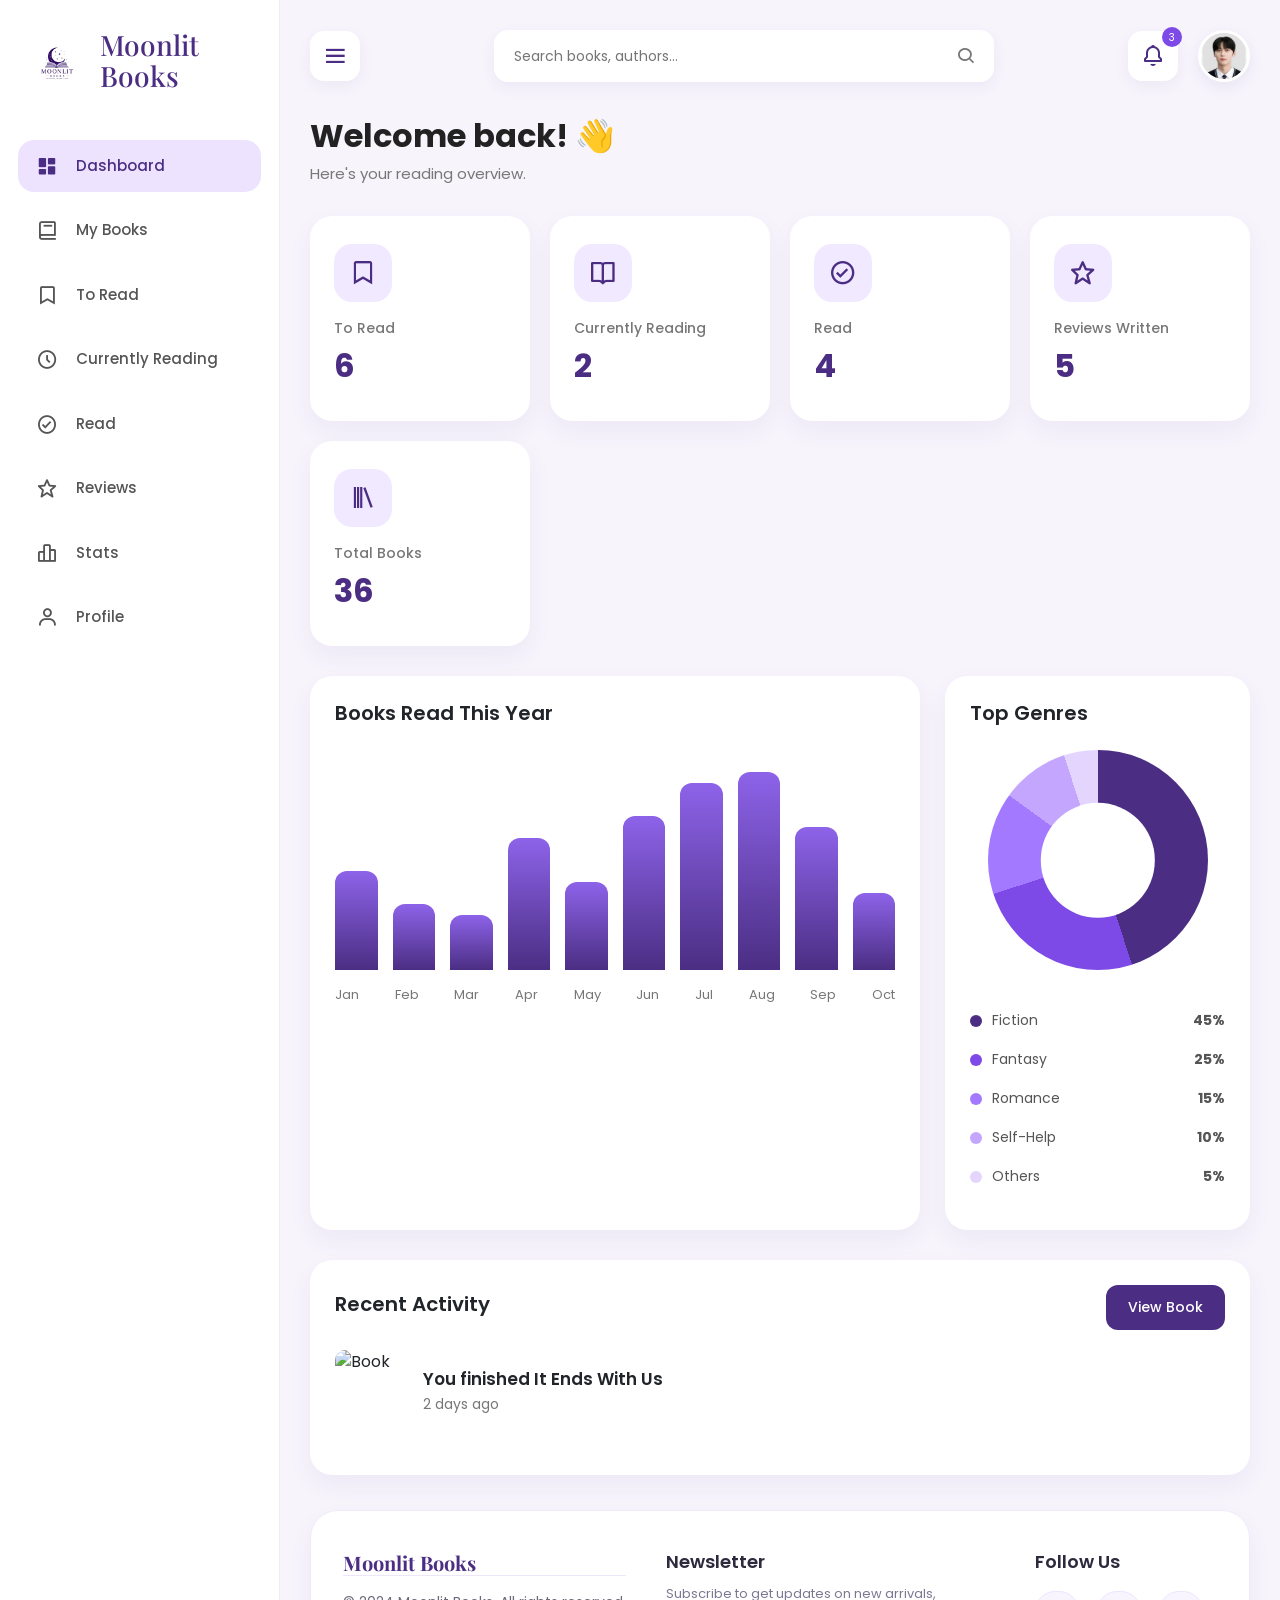
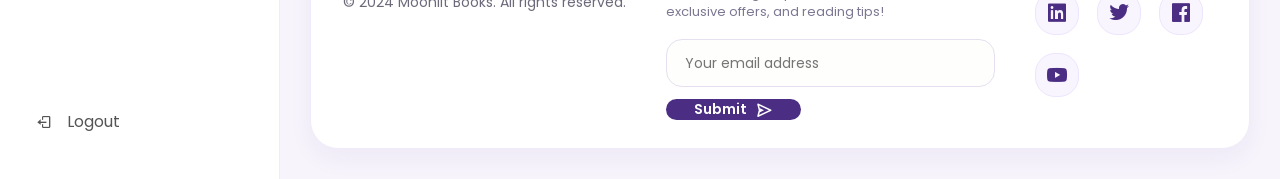
==== commit b1a69471: "Update dashboard.html" ====
--- a/dashboard.html
+++ b/dashboard.html
@@ -10,7 +10,7 @@
     <link rel="preconnect" href="https://fonts.gstatic.com" crossorigin>
     <link href="https://fonts.googleapis.com/css2?family=Playfair+Display:wght@600;700&family=Poppins:wght@300;400;500;600&display=swap" rel="stylesheet">
 
-    <!-- Bootstrap (grid only) -->
+    <!-- Bootstrap -->
     <link href="https://cdn.jsdelivr.net/npm/bootstrap@5.3.8/dist/css/bootstrap.min.css" rel="stylesheet">
 
     <!-- Boxicons -->
@@ -23,7 +23,7 @@
 
 <div class="dashboard-container">
 
-    <!-- SIDEBAR -->
+    <!-- SIDEBAR (sama seperti asal) -->
     <div class="sidebar" id="sidebar">
         <div>
             <div class="brand">
@@ -114,15 +114,11 @@
             </div>
         </div>
 
-        <!-- FOOTER - LOGO SUDAH DIKECILKAN (32px) -->
+        <!-- ========== FOOTER TANPA LOGO ========== -->
         <footer class="dashboard-footer">
             <div class="footer-inner">
-                <div class="footer-left">
-                    <div class="footer-brand-row">
-                        <img src="./image/logo.png" alt="Moonlit Books" class="footer-logo-img"
-                             onerror="this.src='data:image/svg+xml,%3Csvg xmlns=%22http://www.w3.org/2000/svg%22 width=%2232%22 height=%2232%22 viewBox=%220 0 32 32%22%3E%3Crect width=%2232%22 height=%2232%22 fill=%22%234B2E83%22/%3E%3Ctext x=%2216%22 y=%2222%22 text-anchor=%22middle%22 fill=%22white%22 font-size=%2214%22 font-family=%22monospace%22%3EMB%3C/text%3E%3C/svg%3E'">
-                        <h3 class="footer-brand-name">Moonlit Books</h3>
-                    </div>
+                <div class="footer-brand">
+                    <h3 class="footer-brand-name">Moonlit Books</h3>
                     <div class="footer-copyright">
                         <p>© 2024 Moonlit Books. All rights reserved.</p>
                     </div>
--- a/css/dashboard.css
+++ b/css/dashboard.css
@@ -489,7 +489,7 @@
     color: #777;
 }
 
-/* ========== FOOTER STYLES (LOGO DIPERKECILKAN) ========== */
+/* ========== FOOTER STYLES (LOGO 32px, TEKS 20px) ========== */
 .dashboard-footer {
     background: #ffffff;
     border-radius: 28px;
@@ -506,7 +506,7 @@
     gap: 40px;
 }
 
-/* Left section - logo + brand + copyright */
+/* Left section */
 .footer-left {
     flex: 1.2;
     min-width: 200px;
@@ -515,22 +515,22 @@
 .footer-brand-row {
     display: flex;
     align-items: center;
-    gap: 12px;
+    gap: 10px;
     margin-bottom: 18px;
 }
 
-/* LOGO DI FOOTER DIKECILKAN JADI 42px */
+/* Logo dikecilkan ke 32px */
 .footer-logo-img {
-    width: 42px;
-    height: 42px;
+    width: 32px;
+    height: 32px;
     object-fit: contain;
     display: block;
 }
 
-/* TEKS JUGA DIKECILKAN SEDIKIT AGAR PROPORSIONAL */
+/* Teks dikecilkan ke 20px */
 .footer-brand-name {
     font-family: 'Playfair Display', serif;
-    font-size: 24px;
+    font-size: 20px;
     font-weight: 700;
     color: #4B2E83;
     line-height: 1.2;
@@ -549,7 +549,7 @@
     font-weight: 400;
 }
 
-/* Newsletter section (sama seperti asal) */
+/* Newsletter */
 .footer-newsletter {
     flex: 1.8;
     min-width: 240px;
@@ -619,7 +619,7 @@
     transform: translateY(-2px);
 }
 
-/* Social section */
+/* Social */
 .footer-social {
     flex: 1;
     min-width: 160px;
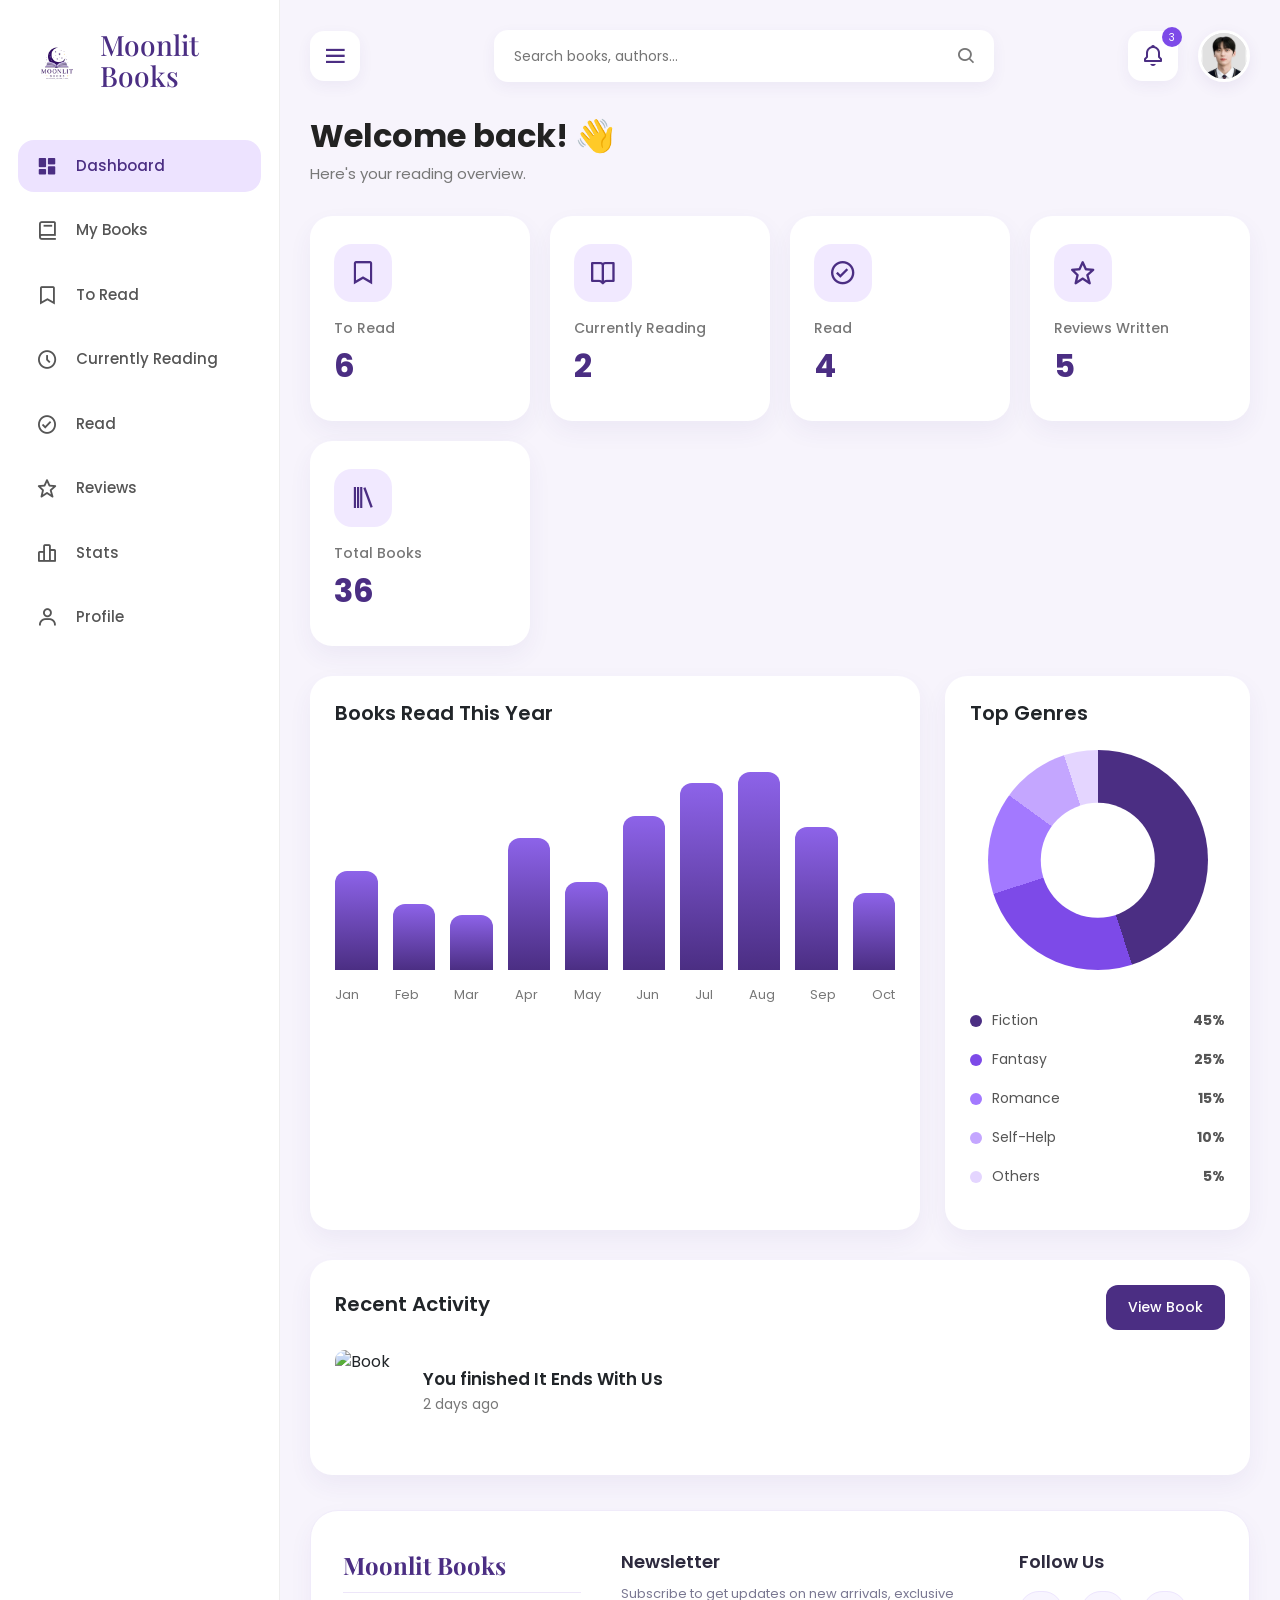
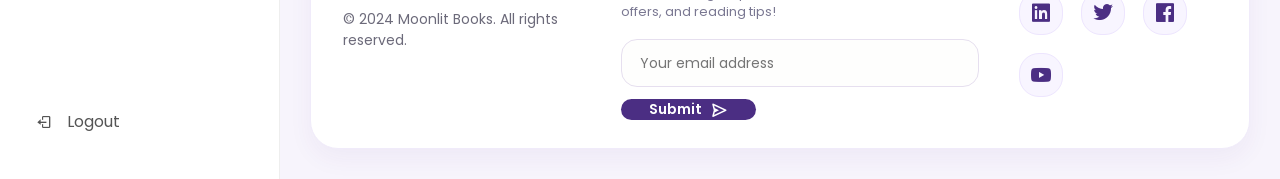
==== commit 2e046c9b: "Update dashboard.html with new content" ====
--- a/dashboard.html
+++ b/dashboard.html
@@ -114,7 +114,7 @@
             </div>
         </div>
 
-        <!-- ========== FOOTER TANPA LOGO ========== -->
+        <!--FOOTER TANPA LOGO-->
         <footer class="dashboard-footer">
             <div class="footer-inner">
                 <div class="footer-brand">
--- a/css/dashboard.css
+++ b/css/dashboard.css
@@ -10,7 +10,6 @@
     overflow-x: hidden;
 }
 
-/* DASHBOARD */
 .dashboard-container {
     display: flex;
     min-height: 100vh;
@@ -27,12 +26,7 @@
     justify-content: space-between;
     transition: 0.4s ease;
 }
-
-.sidebar.close {
-    width: 95px;
-}
-
-/* BRAND */
+.sidebar.close { width: 95px; }
 .brand {
     display: flex;
     align-items: center;
@@ -40,46 +34,22 @@
     margin-bottom: 40px;
     padding-left: 10px;
 }
-
 .logo {
     width: 58px;
     height: 58px;
     object-fit: contain;
     flex-shrink: 0;
 }
-
-.sidebar.close .logo {
-    width: 50px;
-    height: 50px;
-}
-
-.brand-text {
-    transition: 0.3s;
-}
-
+.sidebar.close .logo { width: 50px; height: 50px; }
 .brand-text h2 {
     font-family: 'Playfair Display', serif;
     color: #4B2E83;
     font-size: 28px;
     line-height: 1.1;
 }
-
-.sidebar.close .brand-text {
-    opacity: 0;
-    visibility: hidden;
-    width: 0;
-}
-
-/* MENU */
-.menu-links {
-    list-style: none;
-    padding: 0;
-}
-
-.menu-links li {
-    margin-bottom: 12px;
-}
-
+.sidebar.close .brand-text { display: none; }
+.menu-links { list-style: none; padding: 0; }
+.menu-links li { margin-bottom: 12px; }
 .menu-links li a {
     display: flex;
     align-items: center;
@@ -92,31 +62,11 @@
     border-radius: 16px;
     transition: 0.3s;
 }
-
-.menu-links li a i {
-    font-size: 22px;
-    min-width: 25px;
-}
-
-.menu-links li a:hover {
-    background: #f3ecff;
-    color: #4B2E83;
-}
-
-.menu-links li.active a {
-    background: #ede3ff;
-    color: #4B2E83;
-}
-
-.sidebar.close .menu-links li a span {
-    display: none;
-}
-
-.sidebar.close .menu-links li a {
-    justify-content: center;
-}
-
-/* LOGOUT */
+.menu-links li a i { font-size: 22px; min-width: 25px; }
+.menu-links li a:hover { background: #f3ecff; color: #4B2E83; }
+.menu-links li.active a { background: #ede3ff; color: #4B2E83; }
+.sidebar.close .menu-links li a span { display: none; }
+.sidebar.close .menu-links li a { justify-content: center; }
 .logout-btn a {
     display: flex;
     align-items: center;
@@ -127,27 +77,15 @@
     border-radius: 16px;
     transition: 0.3s;
 }
-
-.logout-btn a:hover {
-    background: #f3ecff;
-    color: #4B2E83;
-}
-
-.sidebar.close .logout-btn a {
-    justify-content: center;
-}
-
-.sidebar.close .logout-btn a span {
-    display: none;
-}
+.logout-btn a:hover { background: #f3ecff; color: #4B2E83; }
+.sidebar.close .logout-btn a span { display: none; }
+.sidebar.close .logout-btn a { justify-content: center; }
 
 /* MAIN CONTENT */
 .main-content {
     flex: 1;
     padding: 30px;
 }
-
-/* TOPBAR */
 .topbar {
     display: flex;
     justify-content: space-between;
@@ -155,7 +93,6 @@
     gap: 20px;
     margin-bottom: 35px;
 }
-
 .menu-toggle {
     width: 50px;
     height: 50px;
@@ -167,18 +104,12 @@
     cursor: pointer;
     box-shadow: 0 5px 15px rgba(75, 46, 131, 0.06);
 }
-
-.menu-toggle i {
-    font-size: 28px;
-    color: #4B2E83;
-}
-
+.menu-toggle i { font-size: 28px; color: #4B2E83; }
 .search-box {
     flex: 1;
     max-width: 500px;
     position: relative;
 }
-
 .search-box input {
     width: 100%;
     height: 52px;
@@ -190,7 +121,6 @@
     font-size: 14px;
     box-shadow: 0 5px 15px rgba(75, 46, 131, 0.06);
 }
-
 .search-box i {
     position: absolute;
     top: 50%;
@@ -199,13 +129,11 @@
     color: #777;
     font-size: 20px;
 }
-
 .top-right {
     display: flex;
     align-items: center;
     gap: 20px;
 }
-
 .notification {
     width: 50px;
     height: 50px;
@@ -218,12 +146,7 @@
     text-decoration: none;
     box-shadow: 0 5px 15px rgba(75, 46, 131, 0.06);
 }
-
-.notification i {
-    font-size: 24px;
-    color: #4B2E83;
-}
-
+.notification i { font-size: 24px; color: #4B2E83; }
 .notification span {
     position: absolute;
     top: -4px;
@@ -238,7 +161,6 @@
     justify-content: center;
     align-items: center;
 }
-
 .profile-box {
     width: 52px;
     height: 52px;
@@ -248,7 +170,6 @@
     border: 3px solid #ffffff;
     box-shadow: 0 5px 15px rgba(75, 46, 131, 0.08);
 }
-
 .profile-img {
     width: 100%;
     height: 100%;
@@ -259,27 +180,24 @@
 .welcome-section {
     margin-bottom: 30px;
 }
-
 .welcome-section h1 {
     font-size: 32px;
     font-weight: 700;
     color: #222;
     margin-bottom: 8px;
 }
-
 .welcome-section p {
     color: #777;
     font-size: 15px;
 }
 
-/* STATS GRID */
+/* STATS */
 .stats-grid {
     display: grid;
     grid-template-columns: repeat(auto-fit, minmax(180px, 1fr));
     gap: 20px;
     margin-bottom: 30px;
 }
-
 .stats-card {
     background: #ffffff;
     border-radius: 22px;
@@ -287,11 +205,7 @@
     box-shadow: 0 10px 25px rgba(75, 46, 131, 0.06);
     transition: 0.3s;
 }
-
-.stats-card:hover {
-    transform: translateY(-5px);
-}
-
+.stats-card:hover { transform: translateY(-5px); }
 .stats-icon {
     width: 58px;
     height: 58px;
@@ -302,23 +216,9 @@
     align-items: center;
     margin-bottom: 18px;
 }
-
-.stats-icon i {
-    font-size: 28px;
-    color: #4B2E83;
-}
-
-.stats-card h4 {
-    font-size: 14px;
-    color: #777;
-    margin-bottom: 10px;
-}
-
-.stats-card h2 {
-    font-size: 32px;
-    color: #4B2E83;
-    font-weight: 700;
-}
+.stats-icon i { font-size: 28px; color: #4B2E83; }
+.stats-card h4 { font-size: 14px; color: #777; margin-bottom: 10px; }
+.stats-card h2 { font-size: 32px; color: #4B2E83; font-weight: 700; }
 
 /* CHARTS */
 .chart-wrapper {
@@ -327,24 +227,14 @@
     gap: 25px;
     margin-bottom: 30px;
 }
-
 .chart-card {
     background: #ffffff;
     border-radius: 22px;
     padding: 25px;
     box-shadow: 0 10px 25px rgba(75, 46, 131, 0.06);
 }
-
-.chart-header {
-    margin-bottom: 25px;
-}
-
-.chart-header h3 {
-    font-size: 20px;
-    font-weight: 600;
-}
-
-/* BAR CHART */
+.chart-header { margin-bottom: 25px; }
+.chart-header h3 { font-size: 20px; font-weight: 600; }
 .bar-chart {
     height: 220px;
     display: flex;
@@ -352,21 +242,17 @@
     gap: 15px;
     margin-bottom: 15px;
 }
-
 .bar {
     flex: 1;
     border-radius: 12px 12px 0 0;
     background: linear-gradient(180deg, #8d63e9 0%, #4B2E83 100%);
 }
-
 .months {
     display: flex;
     justify-content: space-between;
     font-size: 13px;
     color: #777;
 }
-
-/* DONUT SECTION */
 .donut-section {
     display: flex;
     align-items: center;
@@ -374,7 +260,6 @@
     gap: 40px;
     flex-wrap: wrap;
 }
-
 .donut-chart {
     width: 220px;
     aspect-ratio: 1/1;
@@ -383,7 +268,6 @@
     background: conic-gradient(#4B2E83 0% 45%, #7d4ae8 45% 70%, #a379ff 70% 85%, #c4a6ff 85% 95%, #e4d5ff 95% 100%);
     position: relative;
 }
-
 .donut-chart::before {
     content: "";
     position: absolute;
@@ -395,12 +279,10 @@
     left: 50%;
     transform: translate(-50%, -50%);
 }
-
 .genre-list {
     min-width: 220px;
     flex: 1;
 }
-
 .genre-item {
     display: flex;
     justify-content: space-between;
@@ -409,27 +291,24 @@
     font-size: 14px;
     color: #555;
 }
-
 .left {
     display: flex;
     align-items: center;
     gap: 10px;
 }
-
 .dot {
     width: 12px;
     height: 12px;
     border-radius: 50%;
     flex-shrink: 0;
 }
-
 .fiction { background: #4B2E83; }
 .fantasy { background: #7d4ae8; }
 .romance { background: #a379ff; }
 .selfhelp { background: #c4a6ff; }
 .others { background: #e4d5ff; }
 
-/* RECENT ACTIVITY */
+/* RECENT */
 .recent-card {
     background: #ffffff;
     border-radius: 22px;
@@ -437,19 +316,13 @@
     box-shadow: 0 10px 25px rgba(75, 46, 131, 0.06);
     margin-bottom: 35px;
 }
-
 .recent-header {
     display: flex;
     justify-content: space-between;
     align-items: center;
     margin-bottom: 20px;
 }
-
-.recent-header h3 {
-    font-size: 20px;
-    font-weight: 600;
-}
-
+.recent-header h3 { font-size: 20px; font-weight: 600; }
 .recent-header button {
     border: none;
     background: #4B2E83;
@@ -460,36 +333,29 @@
     font-weight: 500;
     transition: 0.3s;
 }
-
-.recent-header button:hover {
-    background: #5c3aa0;
-}
-
+.recent-header button:hover { background: #5c3aa0; }
 .recent-content {
     display: flex;
     align-items: center;
     gap: 18px;
 }
-
 .recent-content img {
     width: 70px;
     height: 100px;
     object-fit: cover;
     border-radius: 10px;
 }
-
 .recent-content h5 {
     font-size: 17px;
     font-weight: 600;
     margin-bottom: 5px;
 }
-
 .recent-content p {
     font-size: 14px;
     color: #777;
 }
 
-/* ========== FOOTER STYLES (LOGO 32px, TEKS 20px) ========== */
+/* ========== FOOTER TANPA LOGO ========== */
 .dashboard-footer {
     background: #ffffff;
     border-radius: 28px;
@@ -506,76 +372,53 @@
     gap: 40px;
 }
 
-/* Left section */
-.footer-left {
+
+.footer-brand {
     flex: 1.2;
     min-width: 200px;
 }
-
-.footer-brand-row {
-    display: flex;
-    align-items: center;
-    gap: 10px;
-    margin-bottom: 18px;
-}
-
-/* Logo dikecilkan ke 32px */
-.footer-logo-img {
-    width: 32px;
-    height: 32px;
-    object-fit: contain;
-    display: block;
-}
-
-/* Teks dikecilkan ke 20px */
 .footer-brand-name {
     font-family: 'Playfair Display', serif;
-    font-size: 20px;
+    font-size: 24px;
     font-weight: 700;
     color: #4B2E83;
     line-height: 1.2;
-    margin: 0;
-}
-
+    margin: 0 0 12px 0;
+}
 .footer-copyright {
     font-size: 14px;
     color: #6c6a7a;
     border-top: 1px solid #ede6f9;
     padding-top: 16px;
 }
-
 .footer-copyright p {
     margin: 0;
     font-weight: 400;
 }
 
-/* Newsletter */
+/* Newsletter  */
 .footer-newsletter {
     flex: 1.8;
     min-width: 240px;
 }
-
 .footer-newsletter h4 {
     font-size: 18px;
     font-weight: 600;
     color: #2d2a3e;
     margin-bottom: 12px;
 }
-
 .footer-newsletter p {
     font-size: 13px;
     color: #7a7892;
     margin-bottom: 18px;
     line-height: 1.4;
 }
-
 .newsletter-form {
     display: flex;
     flex-wrap: wrap;
     gap: 12px;
     max-width: 380px;
 }
-
 .newsletter-form input {
     flex: 1;
     height: 48px;
@@ -588,12 +431,10 @@
     transition: 0.2s;
     outline: none;
 }
-
 .newsletter-form input:focus {
     border-color: #4B2E83;
     box-shadow: 0 0 0 2px rgba(75, 46, 131, 0.1);
 }
-
 .newsletter-form button {
     background: #4B2E83;
     border: none;
@@ -609,11 +450,7 @@
     align-items: center;
     gap: 8px;
 }
-
-.newsletter-form button i {
-    font-size: 18px;
-}
-
+.newsletter-form button i { font-size: 18px; }
 .newsletter-form button:hover {
     background: #5e3e9b;
     transform: translateY(-2px);
@@ -624,20 +461,17 @@
     flex: 1;
     min-width: 160px;
 }
-
 .footer-social h4 {
     font-size: 18px;
     font-weight: 600;
     color: #2d2a3e;
     margin-bottom: 18px;
 }
-
 .social-icons {
     display: flex;
     flex-wrap: wrap;
     gap: 18px;
 }
-
 .social-icons a {
     width: 44px;
     height: 44px;
@@ -652,7 +486,6 @@
     text-decoration: none;
     border: 1px solid #ede5fe;
 }
-
 .social-icons a:hover {
     background: #4B2E83;
     color: white;
@@ -662,67 +495,27 @@
 
 /* RESPONSIVE */
 @media (max-width: 1200px) {
-    .chart-wrapper {
-        grid-template-columns: 1fr;
-    }
-}
-
+    .chart-wrapper { grid-template-columns: 1fr; }
+}
 @media (max-width: 900px) {
-    .footer-inner {
-        flex-direction: column;
-        gap: 32px;
-    }
-    .footer-left, .footer-newsletter, .footer-social {
-        width: 100%;
-    }
-    .newsletter-form {
-        max-width: 100%;
-    }
-}
-
+    .footer-inner { flex-direction: column; gap: 32px; }
+    .footer-brand, .footer-newsletter, .footer-social { width: 100%; }
+    .newsletter-form { max-width: 100%; }
+}
 @media (max-width: 768px) {
-    .topbar {
-        flex-wrap: wrap;
-    }
-    .search-box {
-        max-width: 100%;
-    }
-    .stats-grid {
-        grid-template-columns: 1fr 1fr;
-    }
-    .donut-section {
-        flex-direction: column;
-        align-items: center;
-    }
-    .genre-list {
-        width: 100%;
-    }
-    .donut-chart {
-        width: 190px;
-    }
-}
-
+    .topbar { flex-wrap: wrap; }
+    .search-box { max-width: 100%; }
+    .stats-grid { grid-template-columns: 1fr 1fr; }
+    .donut-section { flex-direction: column; align-items: center; }
+    .genre-list { width: 100%; }
+    .donut-chart { width: 190px; }
+}
 @media (max-width: 576px) {
-    .main-content {
-        padding: 20px;
-    }
-    .stats-grid {
-        grid-template-columns: 1fr;
-    }
-    .welcome-section h1 {
-        font-size: 24px;
-    }
-    .search-box input {
-        font-size: 13px;
-    }
-    .dashboard-footer {
-        padding: 30px 20px 24px;
-    }
-    .newsletter-form {
-        flex-direction: column;
-    }
-    .newsletter-form button {
-        width: 100%;
-        justify-content: center;
-    }
-}
+    .main-content { padding: 20px; }
+    .stats-grid { grid-template-columns: 1fr; }
+    .welcome-section h1 { font-size: 24px; }
+    .search-box input { font-size: 13px; }
+    .dashboard-footer { padding: 30px 20px 24px; }
+    .newsletter-form { flex-direction: column; }
+    .newsletter-form button { width: 100%; justify-content: center; }
+}
